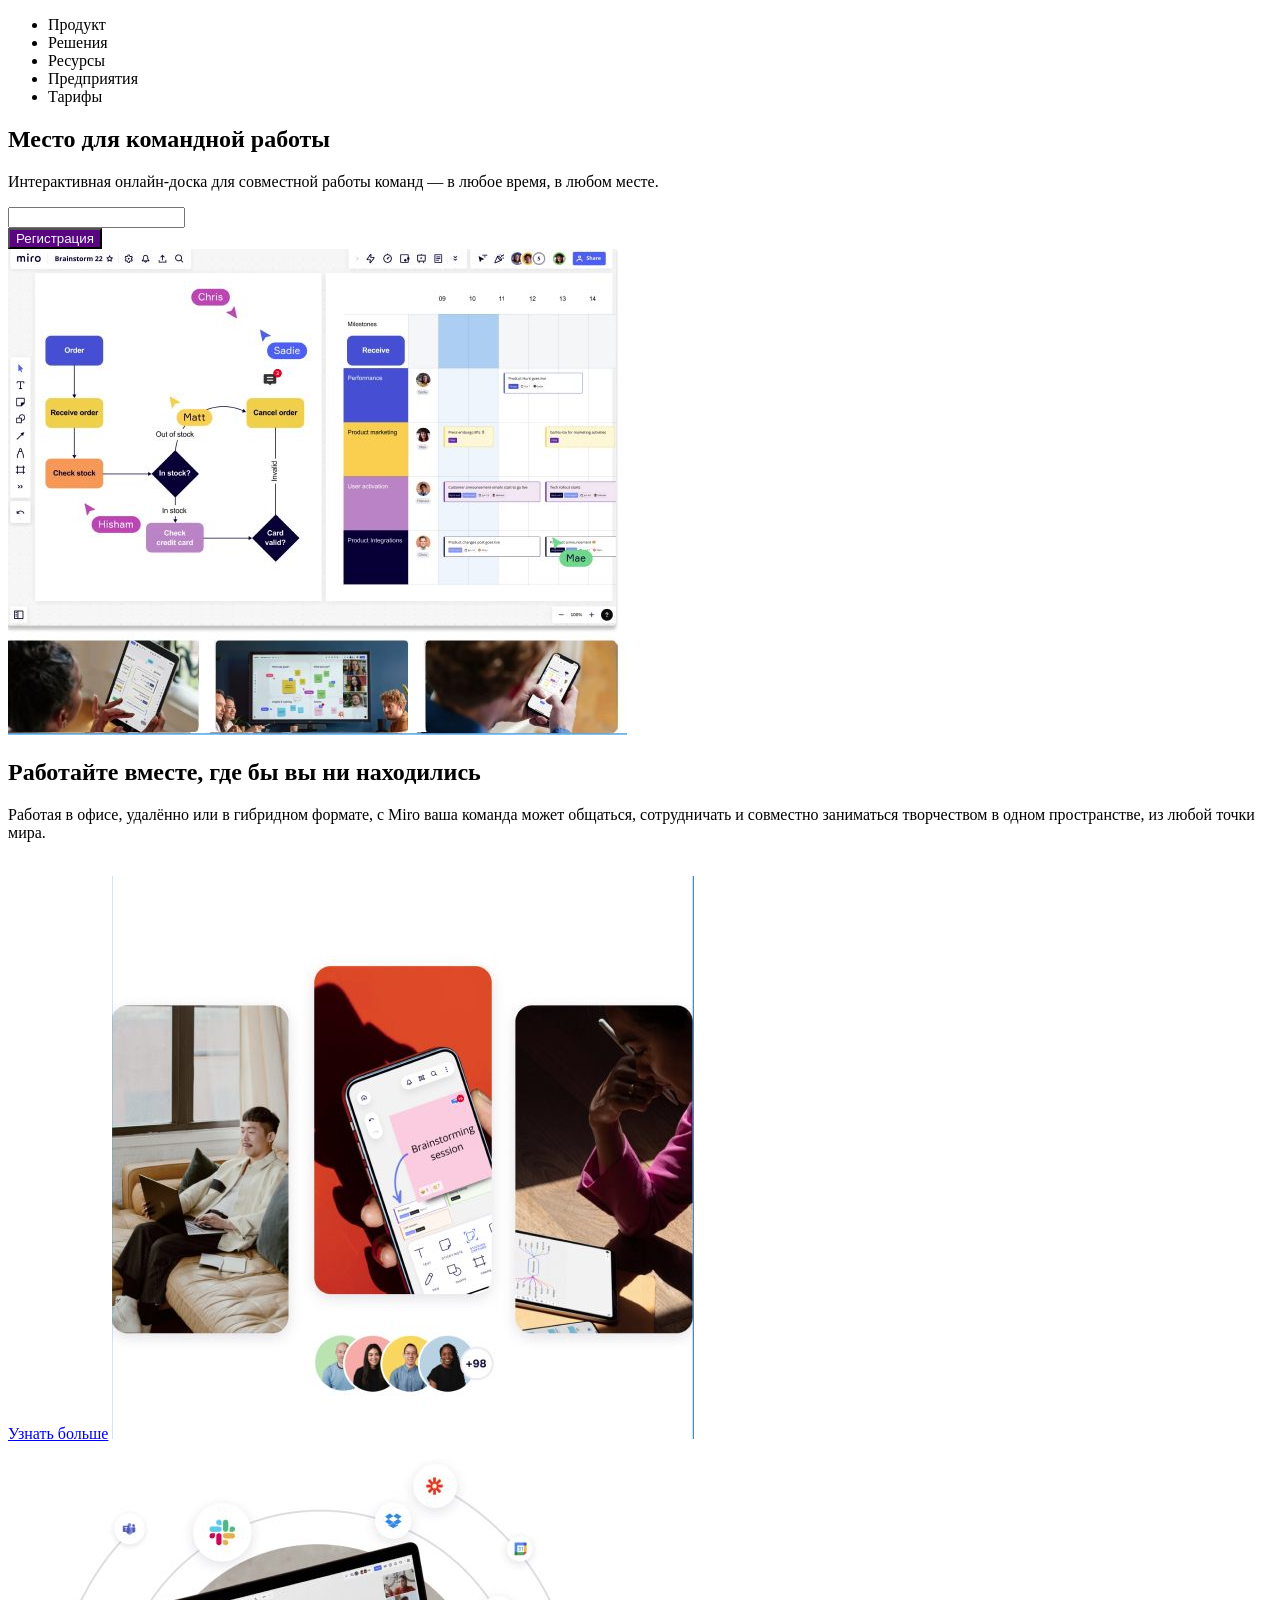
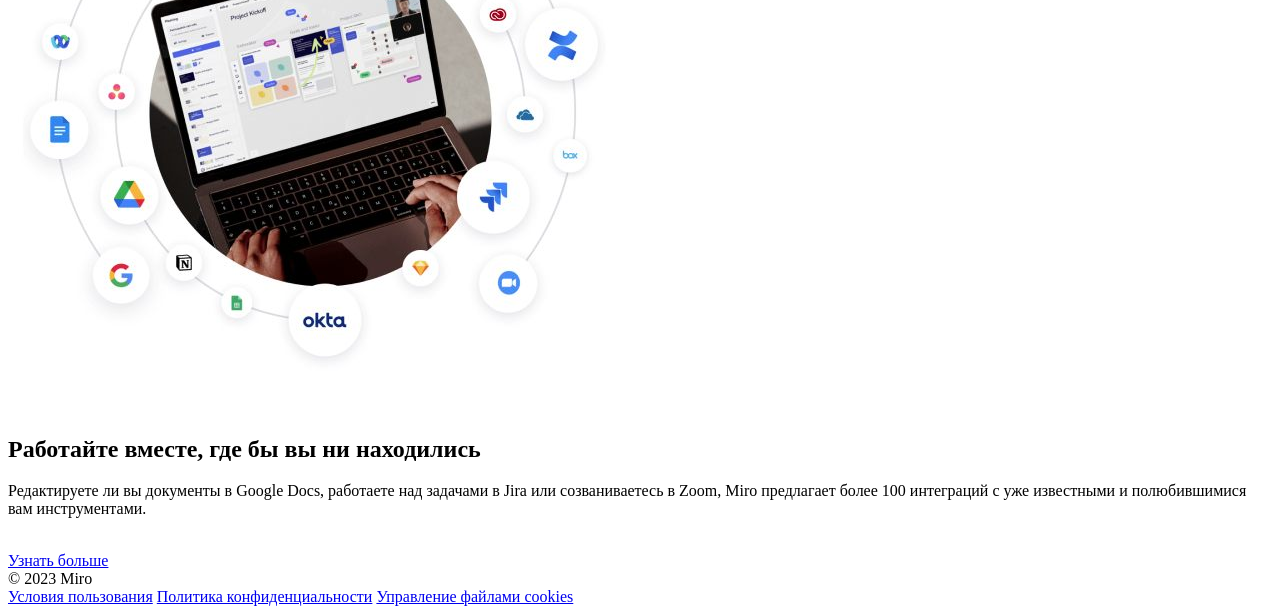
==== 1-Mirs/index.html @ ba9b4987 "Style add1" ====
<!DOCTYPE html>
<html lang="ru">

<head>
    <meta charset="UTF-8">
    <meta name="viewport" content="width=device-width, initial-scale=1.0">
    <link rel="stylesheet" href="./styles/style.css">

    <title>Document</title>
</head>

<body>
    <header>
        <nav>
            <ul>
                <li>Продукт</li>
                <li>Решения</li>
                <li>Ресурсы</li>
                <li>Предприятия</li>
                <li>Тарифы</li>
            </ul>
        </nav>
    </header>
    <main>
        <section>
            <h1>Место для командной работы</h1>
            <p>Интерактивная онлайн-доска для совместной работы команд — в любое время, в любом месте.</p>
            <form action="/register" method="get">
                <div><input type="email" name="email" id="email"></div>
                <div><button type="submit" id="heroButton">Регистрация</button></div>
            </form>
            <img src="./img/1.jpg" alt="Первое изображение">
        </section>
        <section></section>
        <h2>Работайте вместе, где бы вы ни находились</h2>
        <p>Работая в офисе, удалённо или в гибридном формате, с Miro ваша команда может общаться, сотрудничать и
            совместно заниматься творчеством в одном пространстве, из любой точки мира.</p>
        <br>
        <a href="#" target="_blank" rel="noopener noreferrer">Узнать больше</a>
        <img src="./img/2.jpg" alt="Какое-то еще изображение">
        <section>
            <img src="./img/3.jpg" alt="Круглое изображение">
            <h2>Работайте вместе, где бы вы ни находились</h2>
            <p>Редактируете ли вы документы в Google Docs, работаете над задачами в Jira или созваниваетесь в Zoom, Miro
                предлагает более 100 интеграций с уже известными и полюбившимися вам инструментами.</p>
            <br>
            <a href="#" target="_blank" rel="noopener noreferrer">Узнать больше</a>
        </section>
    </main>
    <footer>
        <div>© 2023 Miro</div>
        <div>
            <a href="#" target="_blank" rel="noopener noreferrer">Условия пользования</a>
            <a href="#" target="_blank" rel="noopener noreferrer">Политика конфиденциальности</a>
            <a href="#" target="_blank" rel="noopener noreferrer">Управление файлами cookies</a>
        </div>
    </footer>
</body>

</html>
---- 1-Mirs/styles/style.css ----
#heroButton {
    background-color: rgb(89, 5, 128);
    color: aliceblue;
}
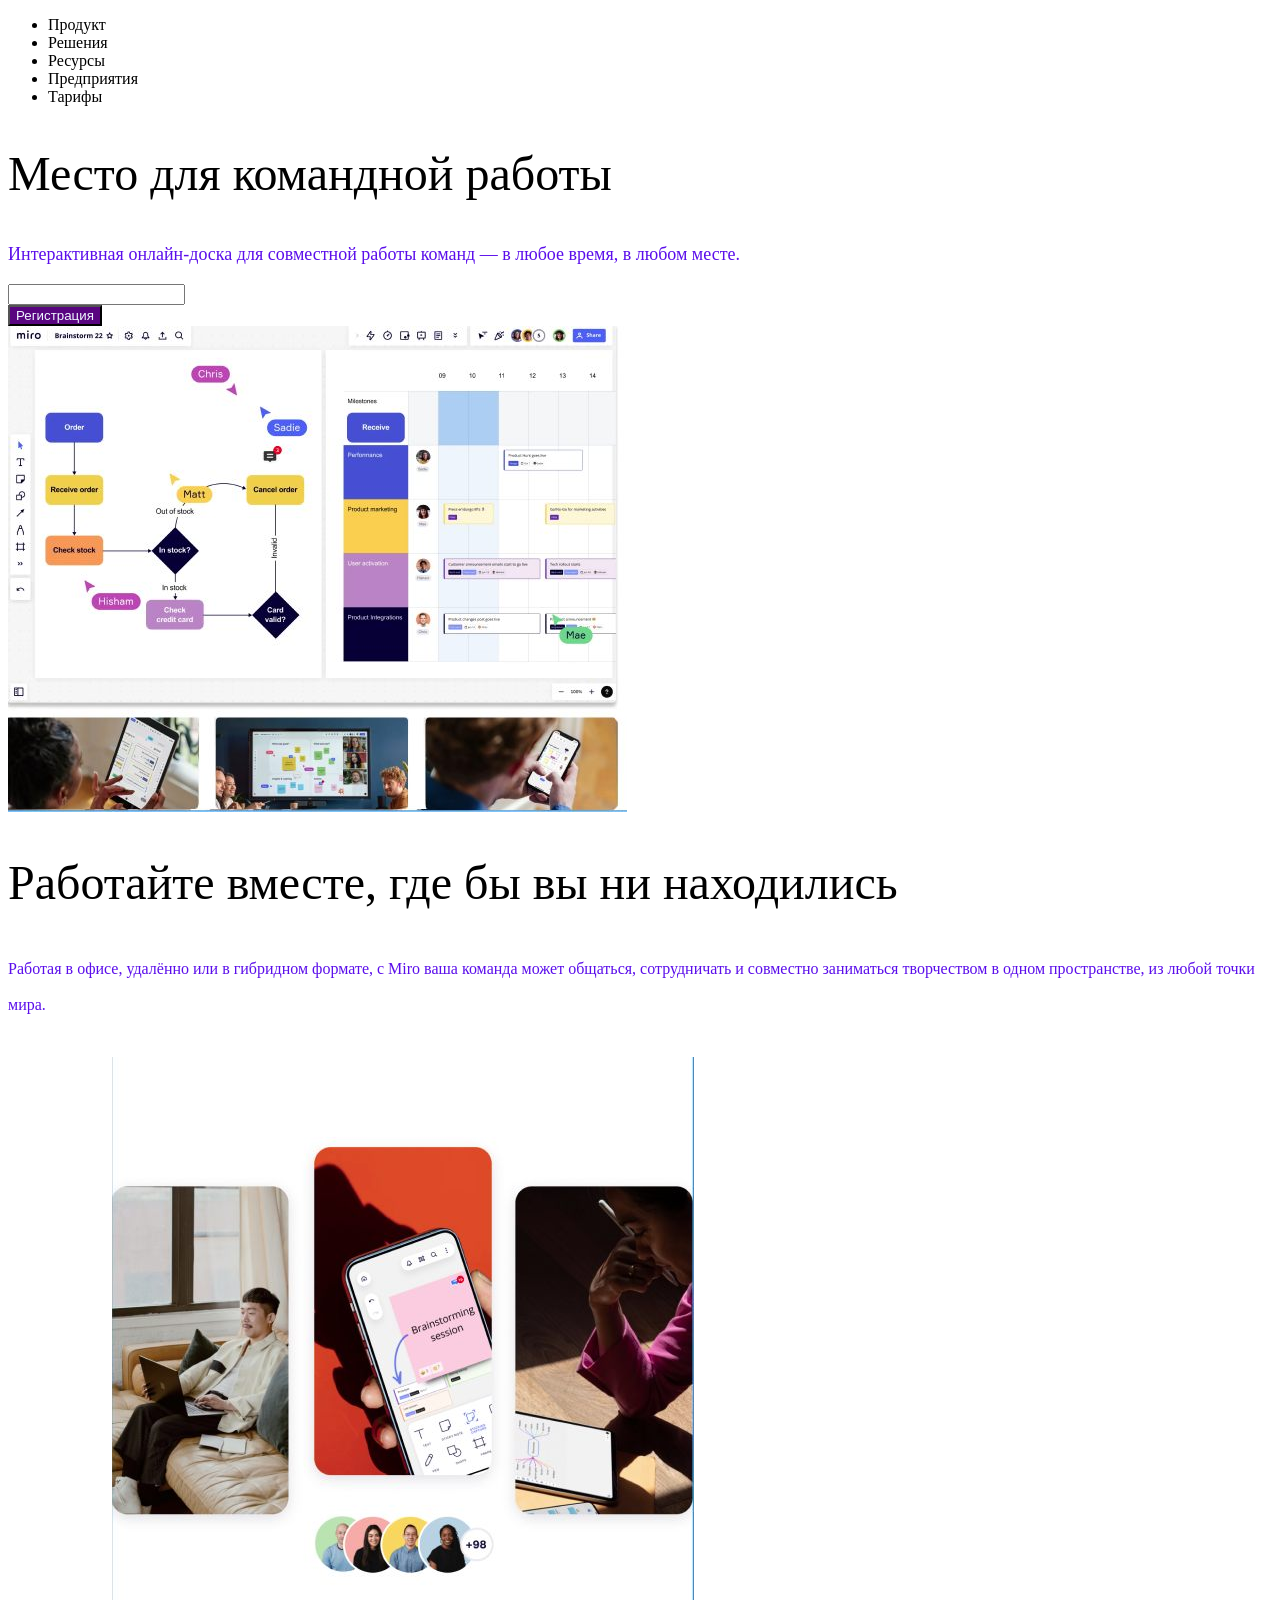
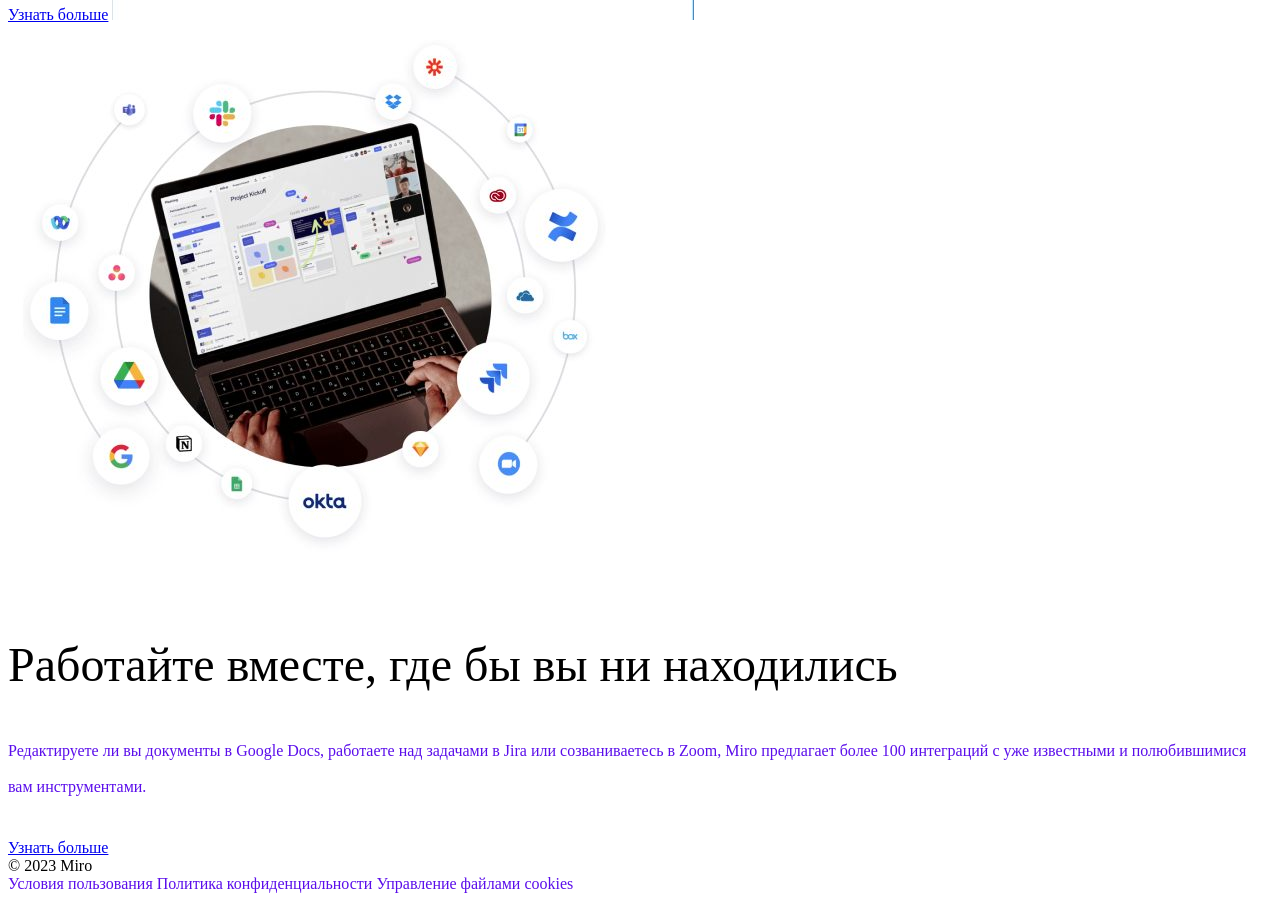
==== commit 20e2353f: "Add 01" ====
--- a/1-Mirs/index.html
+++ b/1-Mirs/index.html
@@ -24,7 +24,7 @@
     <main>
         <section>
             <h1>Место для командной работы</h1>
-            <p>Интерактивная онлайн-доска для совместной работы команд — в любое время, в любом месте.</p>
+            <p class="herotext">Интерактивная онлайн-доска для совместной работы команд — в любое время, в любом месте.</p>
             <form action="/register" method="get">
                 <div><input type="email" name="email" id="email"></div>
                 <div><button type="submit" id="heroButton">Регистрация</button></div>
@@ -33,7 +33,7 @@
         </section>
         <section></section>
         <h2>Работайте вместе, где бы вы ни находились</h2>
-        <p>Работая в офисе, удалённо или в гибридном формате, с Miro ваша команда может общаться, сотрудничать и
+        <p class="sectiontext">Работая в офисе, удалённо или в гибридном формате, с Miro ваша команда может общаться, сотрудничать и
             совместно заниматься творчеством в одном пространстве, из любой точки мира.</p>
         <br>
         <a href="#" target="_blank" rel="noopener noreferrer">Узнать больше</a>
@@ -41,7 +41,7 @@
         <section>
             <img src="./img/3.jpg" alt="Круглое изображение">
             <h2>Работайте вместе, где бы вы ни находились</h2>
-            <p>Редактируете ли вы документы в Google Docs, работаете над задачами в Jira или созваниваетесь в Zoom, Miro
+            <p class="sectiontext">Редактируете ли вы документы в Google Docs, работаете над задачами в Jira или созваниваетесь в Zoom, Miro
                 предлагает более 100 интеграций с уже известными и полюбившимися вам инструментами.</p>
             <br>
             <a href="#" target="_blank" rel="noopener noreferrer">Узнать больше</a>
@@ -50,9 +50,9 @@
     <footer>
         <div>© 2023 Miro</div>
         <div>
-            <a href="#" target="_blank" rel="noopener noreferrer">Условия пользования</a>
-            <a href="#" target="_blank" rel="noopener noreferrer">Политика конфиденциальности</a>
-            <a href="#" target="_blank" rel="noopener noreferrer">Управление файлами cookies</a>
+            <a href="#" target="_blank" rel="noopener noreferrer" class="link">Условия пользования</a>
+            <a href="#" target="_blank" rel="noopener noreferrer" class="link">Политика конфиденциальности</a>
+            <a href="#" target="_blank" rel="noopener noreferrer" class="link">Управление файлами cookies</a>
         </div>
     </footer>
 </body>
--- a/1-Mirs/styles/style.css
+++ b/1-Mirs/styles/style.css
@@ -1,4 +1,32 @@
 #heroButton {
     background-color: rgb(89, 5, 128);
     color: aliceblue;
+}
+
+.link {
+    color: rgb(91, 14, 235);
+    text-decoration: wavy;
+}
+
+h1,
+h2 {
+    font-weight: 400;
+    font-size: 48px;
+    line-height: 56px;
+}
+
+p {
+    font-weight: 400;
+    color: rgb(91, 14, 235);
+}
+
+.herotext {
+
+    font-size: 18px;
+    line-height: 24px;
+}
+
+.sectiontext {
+    font-size: 16px;
+    line-height: 36px;
 }
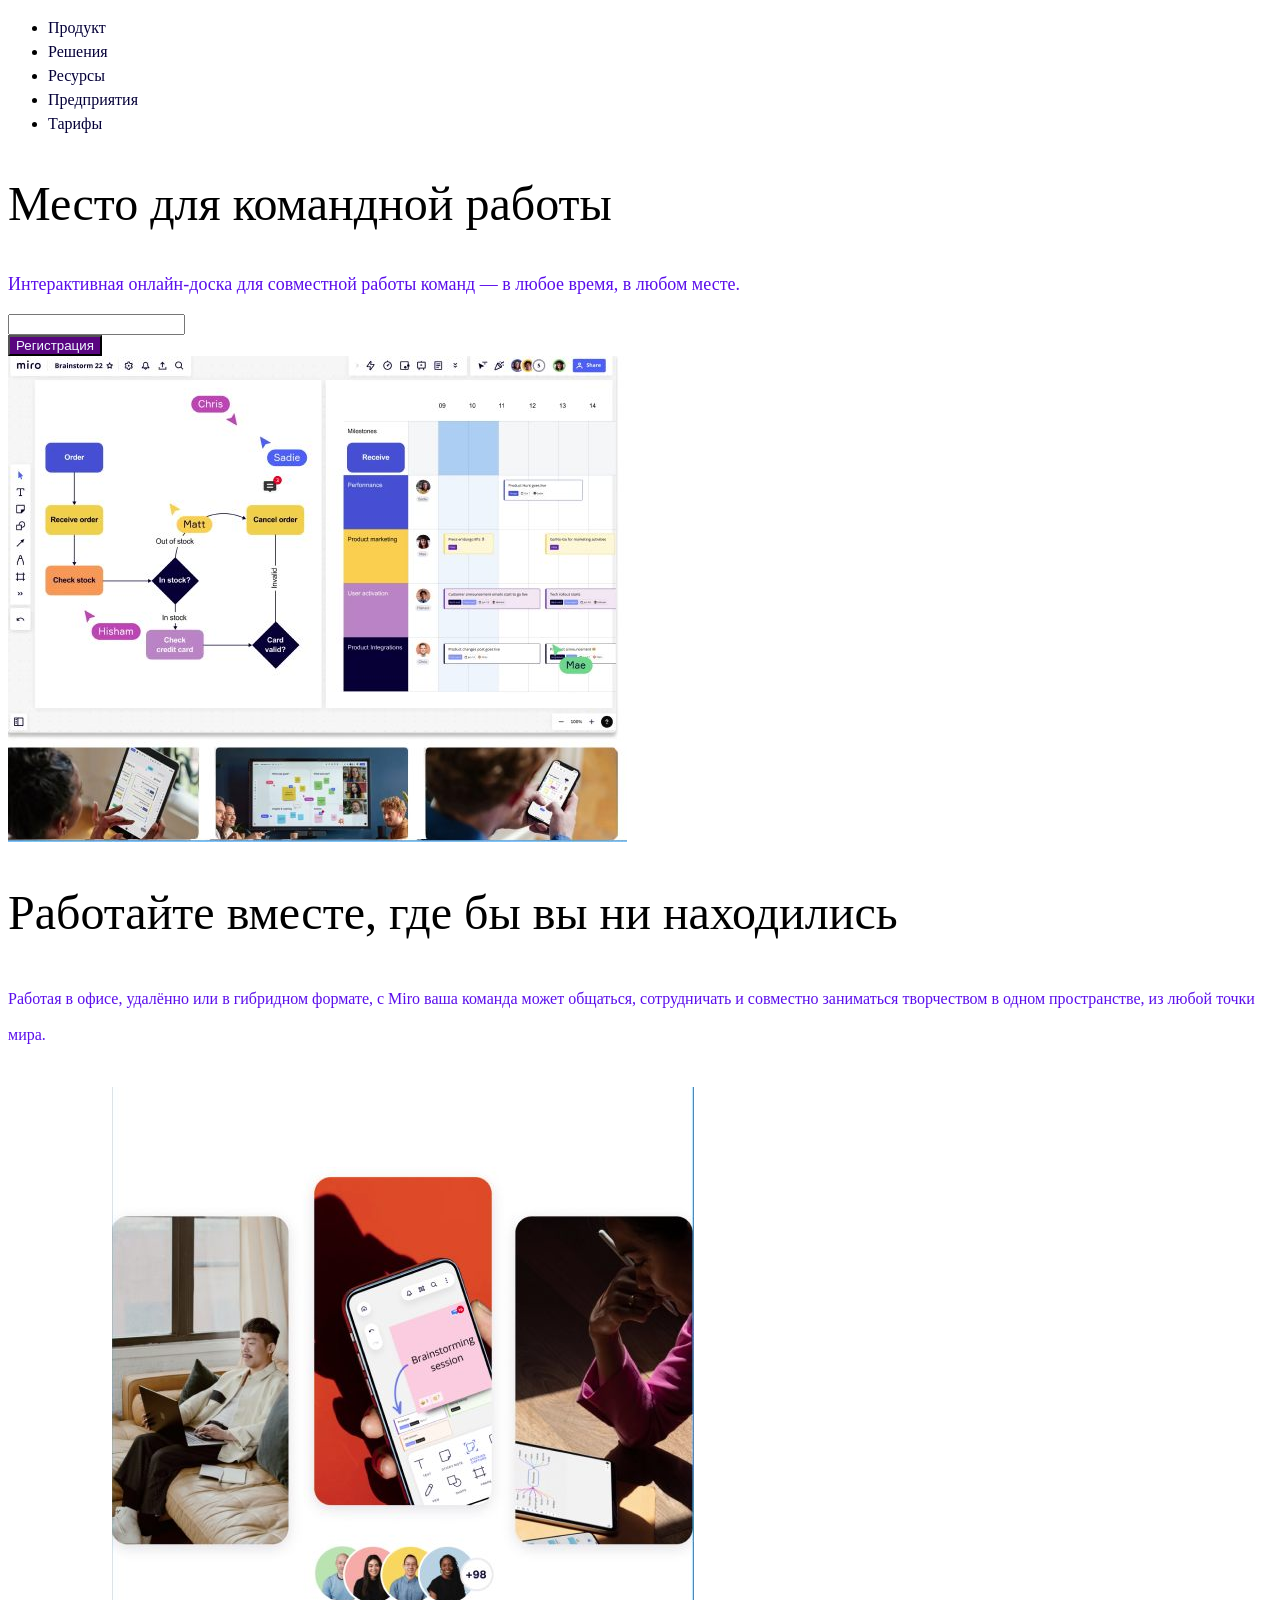
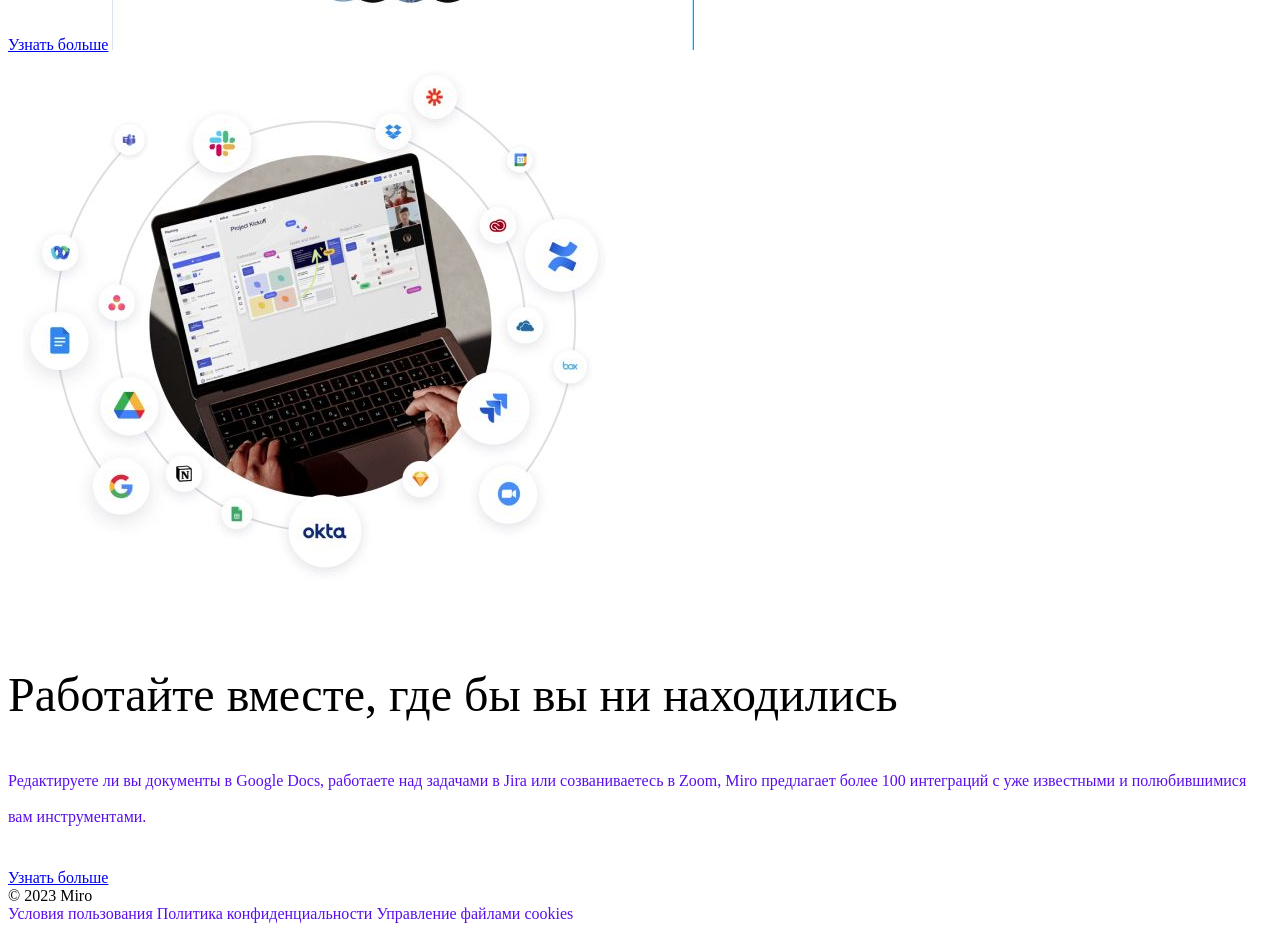
==== commit 86896e97: "add 02" ====
--- a/1-Mirs/index.html
+++ b/1-Mirs/index.html
@@ -13,11 +13,11 @@
     <header>
         <nav>
             <ul>
-                <li>Продукт</li>
-                <li>Решения</li>
-                <li>Ресурсы</li>
-                <li>Предприятия</li>
-                <li>Тарифы</li>
+                <li><a href="#" target="_blank" rel="noopener noreferrer">Продукт</a></li>
+                <li><a href="#" target="_blank" rel="noopener noreferrer">Решения</a></li>
+                <li><a href="#" target="_blank" rel="noopener noreferrer">Ресурсы</a></li>
+                <li><a href="#" target="_blank" rel="noopener noreferrer">Предприятия</a></li>
+                <li><a href="#" target="_blank" rel="noopener noreferrer">Тарифы</a></li>
             </ul>
         </nav>
     </header>
--- a/1-Mirs/styles/style.css
+++ b/1-Mirs/styles/style.css
@@ -1,32 +1,39 @@
 #heroButton {
-    background-color: rgb(89, 5, 128);
-    color: aliceblue;
+  background-color: rgb(89, 5, 128);
+  color: aliceblue;
 }
 
 .link {
-    color: rgb(91, 14, 235);
-    text-decoration: wavy;
+  color: rgb(91, 14, 235);
+  text-decoration: wavy;
 }
 
 h1,
 h2 {
-    font-weight: 400;
-    font-size: 48px;
-    line-height: 56px;
+  font-weight: 400;
+  font-size: 48px;
+  line-height: 56px;
 }
 
 p {
-    font-weight: 400;
-    color: rgb(91, 14, 235);
+  font-weight: 400;
+  color: rgb(91, 14, 235);
 }
 
 .herotext {
-
-    font-size: 18px;
-    line-height: 24px;
+  font-size: 18px;
+  line-height: 24px;
 }
 
 .sectiontext {
-    font-size: 16px;
-    line-height: 36px;
-}+  font-size: 16px;
+  line-height: 36px;
+}
+
+header a {
+  font-weight: 400;
+  font-size: 16px;
+  line-height: 24px;
+  color: #050038;
+  text-decoration: none;
+}
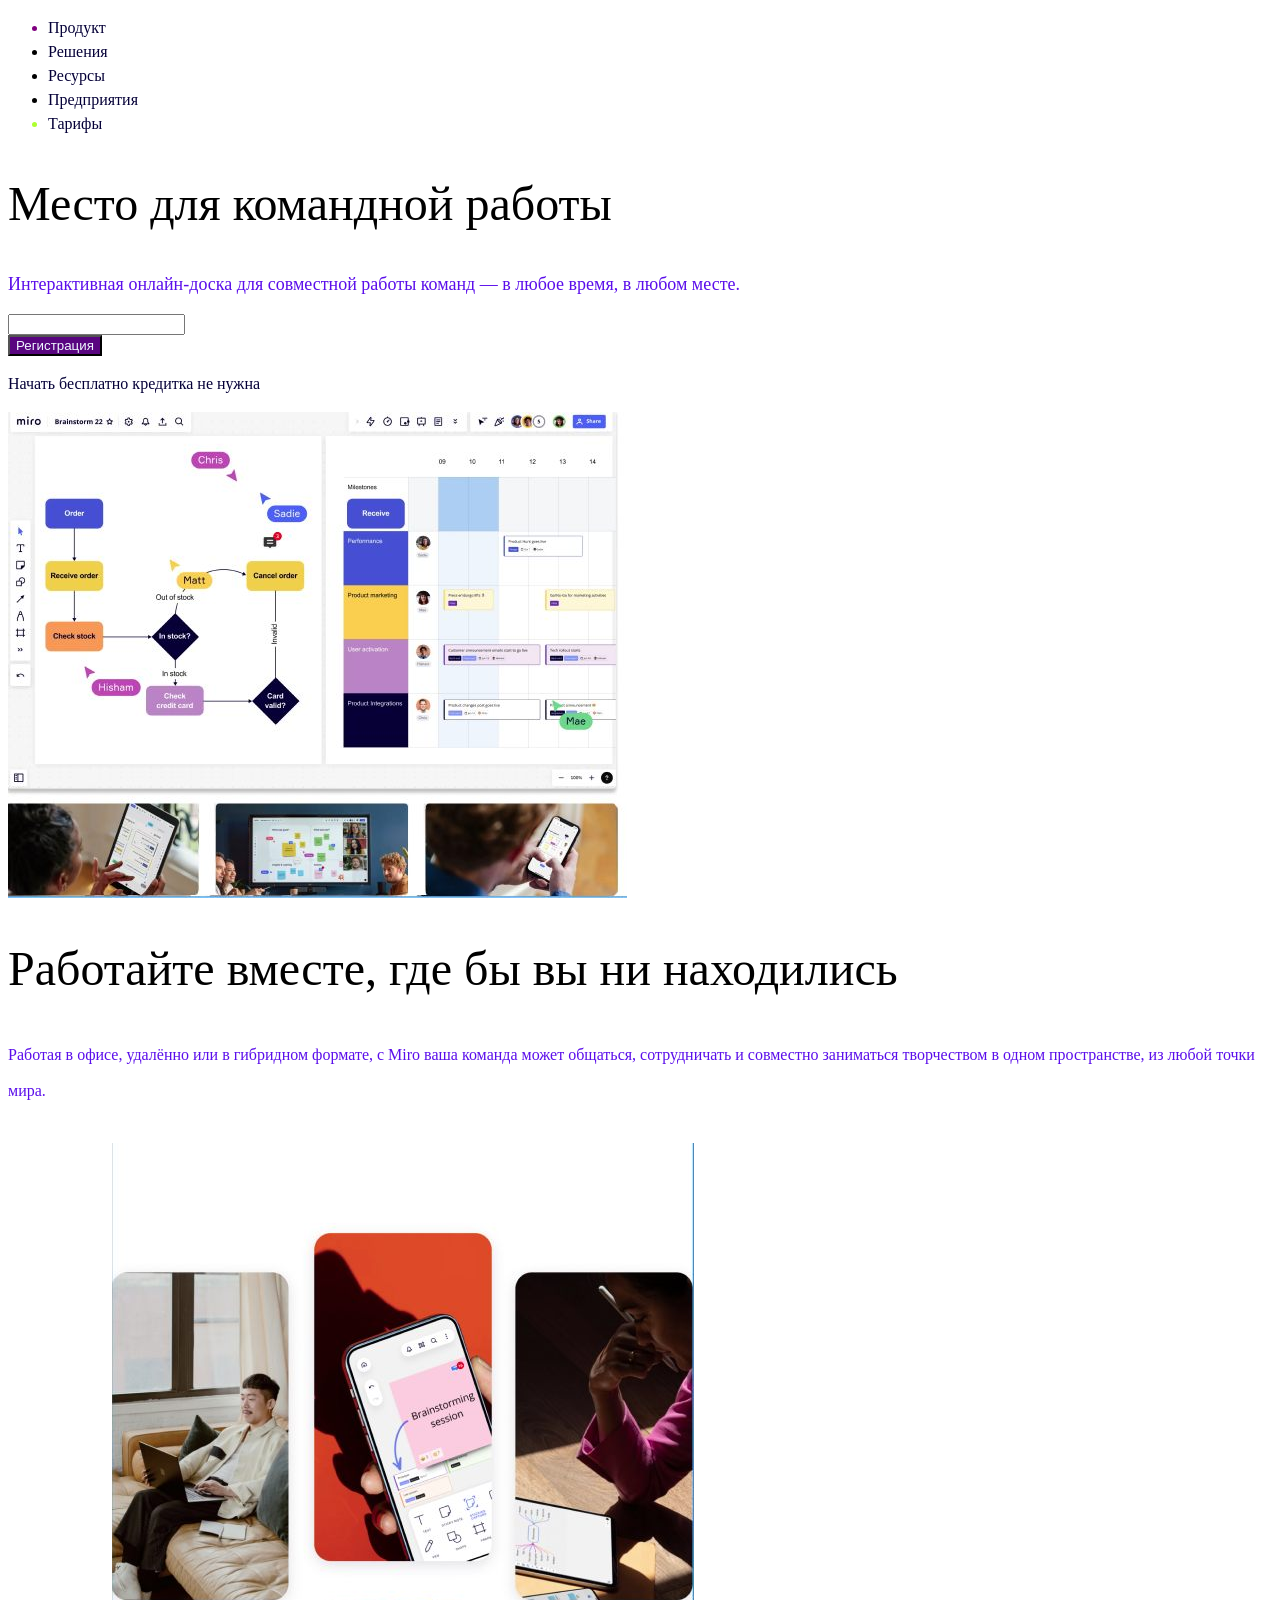
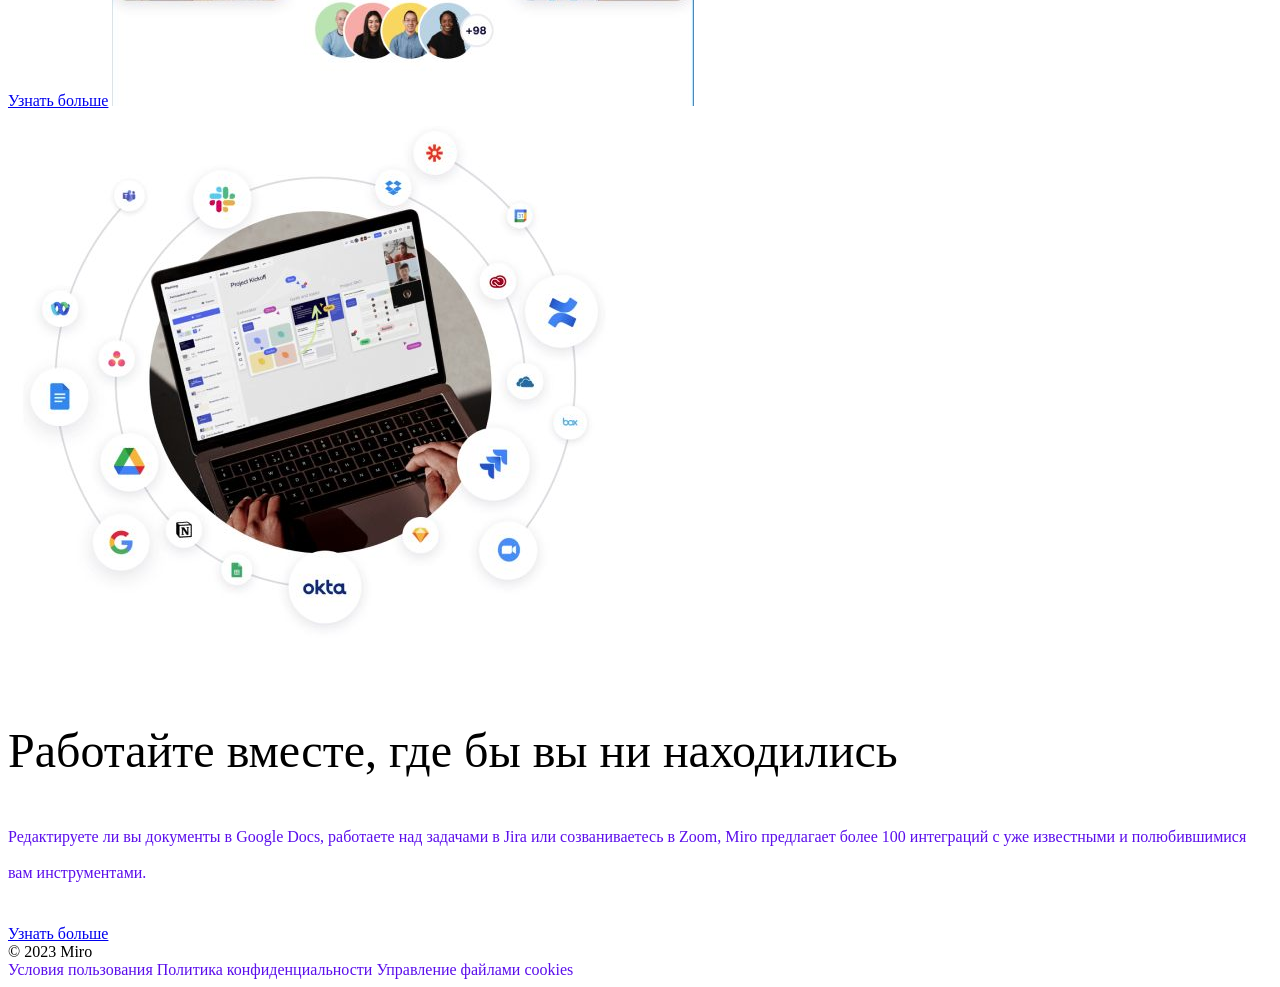
==== commit 10d494fb: "add 02" ====
--- a/1-Mirs/index.html
+++ b/1-Mirs/index.html
@@ -25,10 +25,14 @@
         <section>
             <h1>Место для командной работы</h1>
             <p class="herotext">Интерактивная онлайн-доска для совместной работы команд — в любое время, в любом месте.</p>
-            <form action="/register" method="get">
+            
+            <form action="/register" method="get" class="heroForm">
                 <div><input type="email" name="email" id="email"></div>
                 <div><button type="submit" id="heroButton">Регистрация</button></div>
             </form>
+            
+            <p>Начать бесплатно кредитка не нужна</p>
+            
             <img src="./img/1.jpg" alt="Первое изображение">
         </section>
         <section></section>
--- a/1-Mirs/styles/style.css
+++ b/1-Mirs/styles/style.css
@@ -3,9 +3,25 @@
   color: aliceblue;
 }
 
+#heroButton:hover {
+  background-color: blueviolet;
+}
+
+#heroButton:active {
+  background-color: blueviolet;
+}
+
+.heroForm input:focus {
+  background-color: aquamarine;
+}
+
 .link {
   color: rgb(91, 14, 235);
   text-decoration: wavy;
+}
+
+.link:hover {
+  color: aqua;
 }
 
 h1,
@@ -37,3 +53,26 @@
   color: #050038;
   text-decoration: none;
 }
+
+.heroForm + p {
+  font-weight: 400;
+  font-size: 16px;
+  line-height: 24px;
+  color: #050038;
+}
+
+input:invalid {
+  background: red;
+}
+
+input:invalid {
+  background: green;
+}
+
+ul li:first-child {
+  color: purple;
+}
+
+ul li:last-child {
+  color: greenyellow;
+}
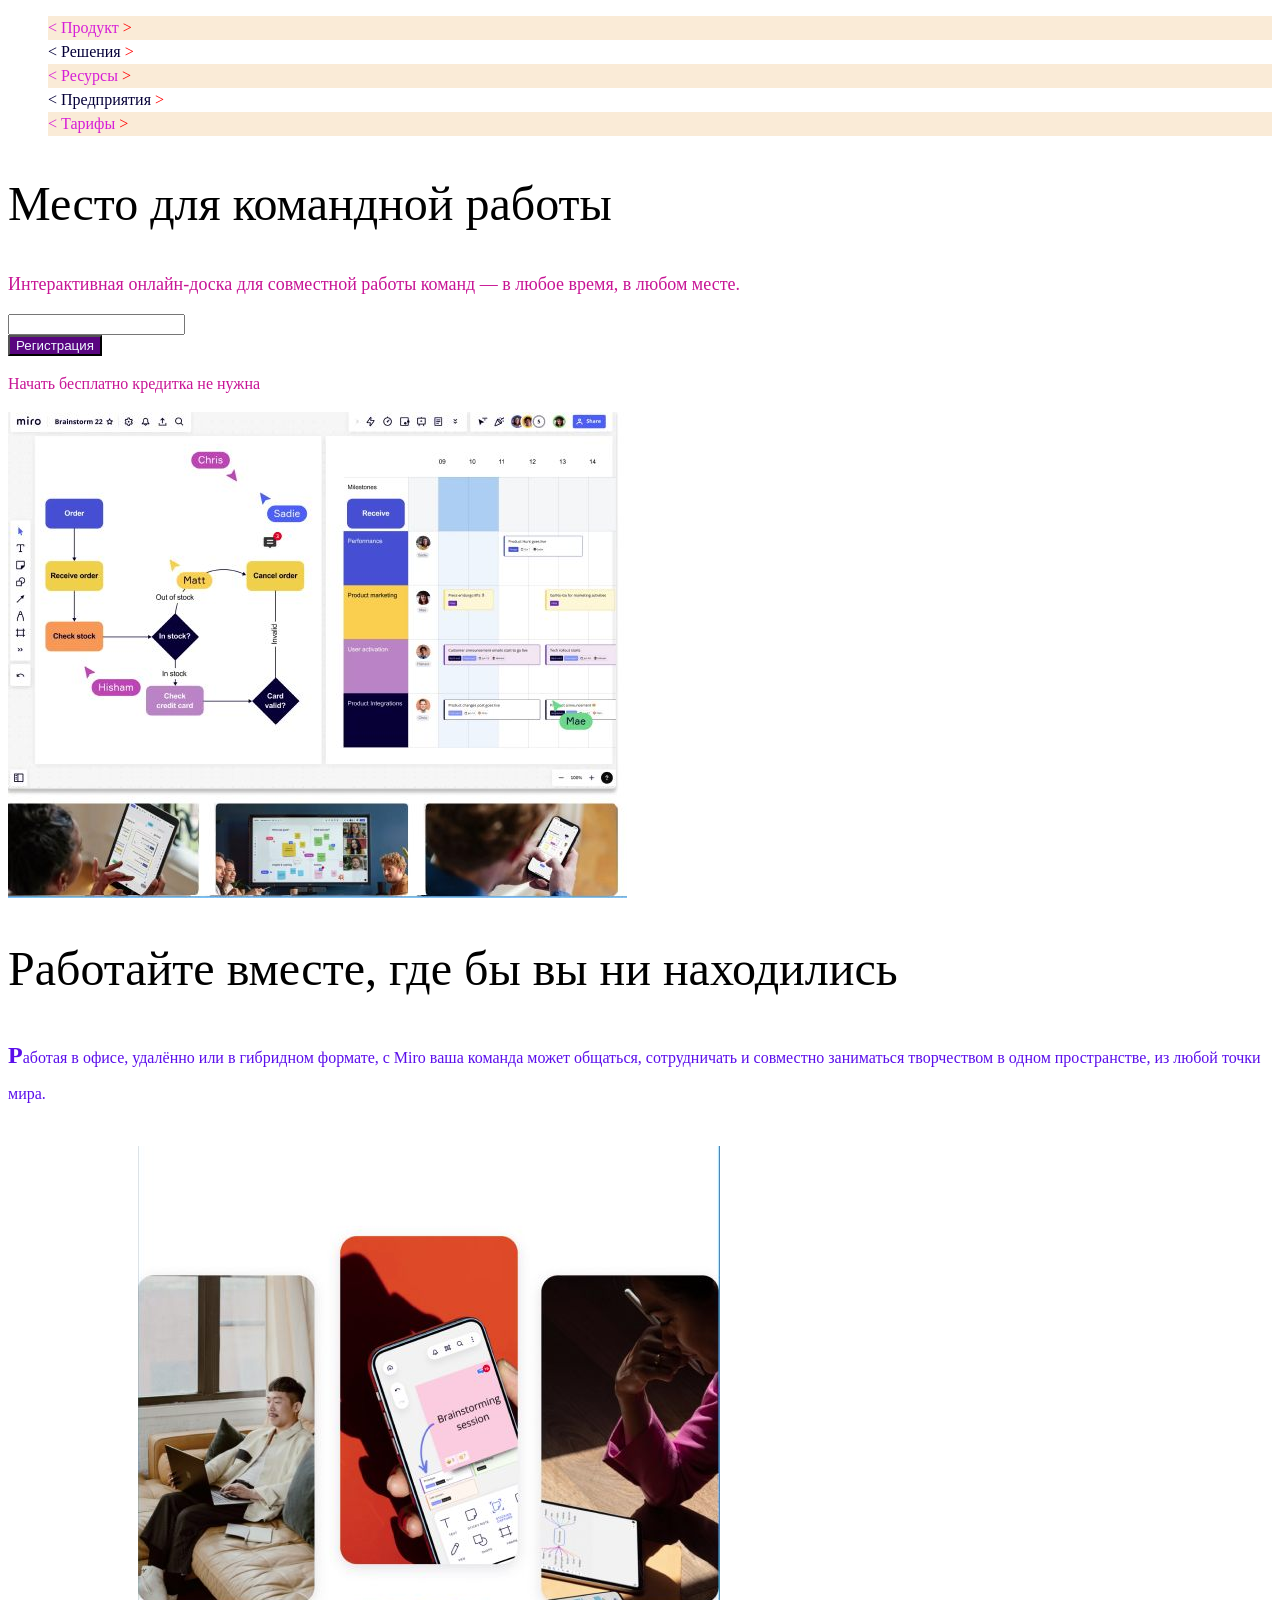
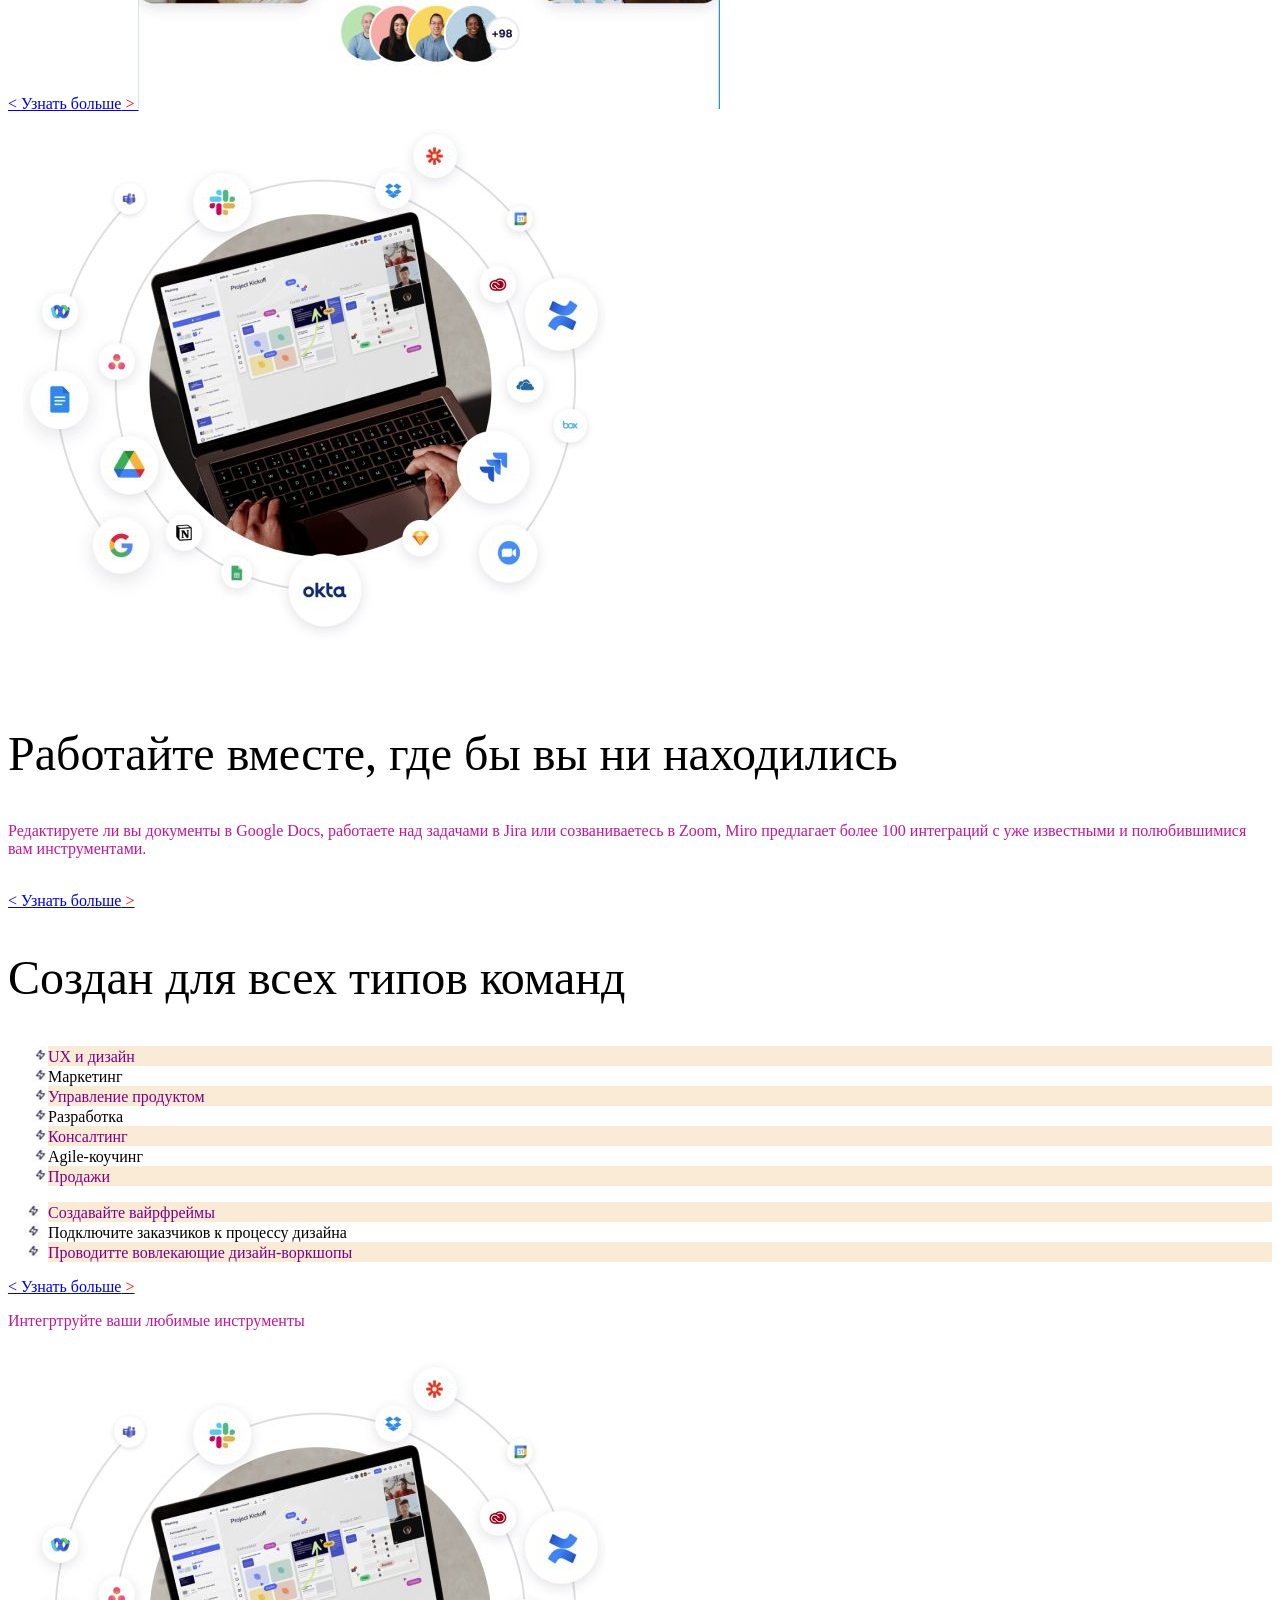
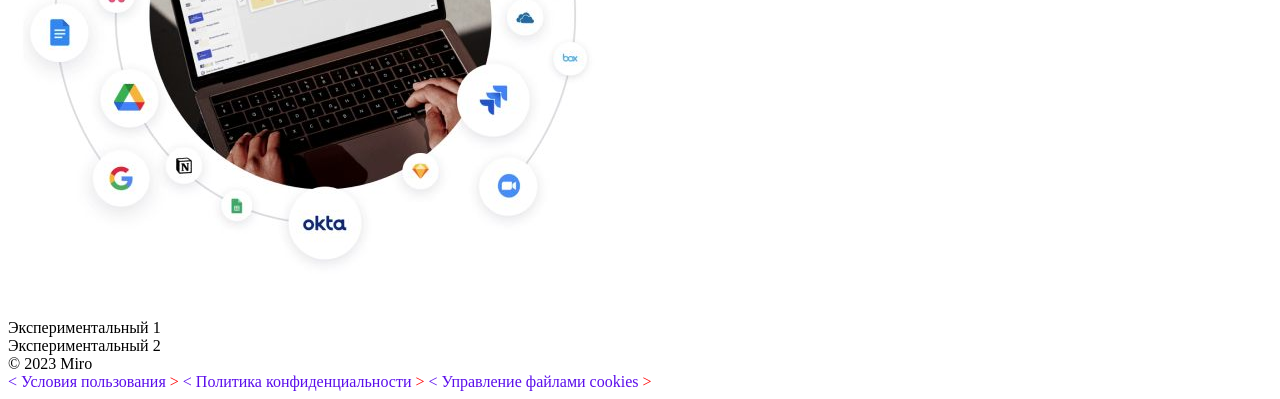
==== commit 6f7d43d3: "add 7" ====
--- a/1-Mirs/index.html
+++ b/1-Mirs/index.html
@@ -45,10 +45,37 @@
         <section>
             <img src="./img/3.jpg" alt="Круглое изображение">
             <h2>Работайте вместе, где бы вы ни находились</h2>
-            <p class="sectiontext">Редактируете ли вы документы в Google Docs, работаете над задачами в Jira или созваниваетесь в Zoom, Miro
+            <p class="notsectiontext">Редактируете ли вы документы в Google Docs, работаете над задачами в Jira или созваниваетесь в Zoom, Miro
                 предлагает более 100 интеграций с уже известными и полюбившимися вам инструментами.</p>
             <br>
             <a href="#" target="_blank" rel="noopener noreferrer">Узнать больше</a>
+        </section>
+        <section>
+            <h2>
+                Создан для всех типов команд
+            </h2>
+            <ul class="secSectionList">
+                <li>UX и дизайн</li>
+                <li>Маркетинг</li>
+                <li>Управление продуктом</li>
+                <li>Разработка</li>
+                <li>Консалтинг</li>
+                <li>Agile-коучинг</li>
+                <li>Продажи</li>
+            </ul>
+            <ul class="sectionList">
+                <li>Создавайте вайрфреймы</li>
+                <li>Подключите заказчиков к процессу дизайна</li>
+                <li>Проводитте вовлекающие дизайн-воркшопы</li>
+            </ul>
+            <a href="#" target="_blank" rel="noopener noreferrer">Узнать больше</a>
+            <br>
+            <p>Интегртруйте ваши любимые инструменты</p>
+            <img src="./img/3.jpg" alt="заменить">
+            <div class="experiment"> Экспериментальный 1  </div>
+        </section>
+        <section>
+            <div class="experiment2"> Экспериментальный 2  </div>
         </section>
     </main>
     <footer>
--- a/1-Mirs/styles/style.css
+++ b/1-Mirs/styles/style.css
@@ -24,6 +24,19 @@
   color: aqua;
 }
 
+a::after {
+  color: red;
+  content: " > ";
+}
+
+a::before {
+  content: " < ";
+}
+
+nav ul {
+  list-style: none;
+}
+
 h1,
 h2 {
   font-weight: 400;
@@ -44,6 +57,13 @@
 .sectiontext {
   font-size: 16px;
   line-height: 36px;
+}
+
+.sectiontext::first-letter {
+  /* Увеличит первую букву ровно в 1.5 раза от базового размера */
+  font-size: 1.5em;
+  /* Делает букву жирной, чтобы она выделялась */
+  font-weight: 700;
 }
 
 header a {
@@ -69,10 +89,38 @@
   background: green;
 }
 
+/*
 ul li:first-child {
   color: purple;
 }
 
 ul li:last-child {
   color: greenyellow;
-}+}*/
+
+ul li:nth-child(2n-1) {
+  color: purple;
+  background-color: antiquewhite;
+
+  & a {
+    color: rgb(215, 30, 215);
+    background-color: antiquewhite;
+  }
+}
+
+p:not(.sectiontext) {
+  color: rgb(200, 21, 149);
+}
+
+.sectionList {
+  list-style: none;
+  list-style-image: url(../img/chk.webp);
+}
+
+.secSectionList {
+  list-style: none;
+}
+
+.secSectionList li::marker {
+  content: url(../img/chk.webp);
+}
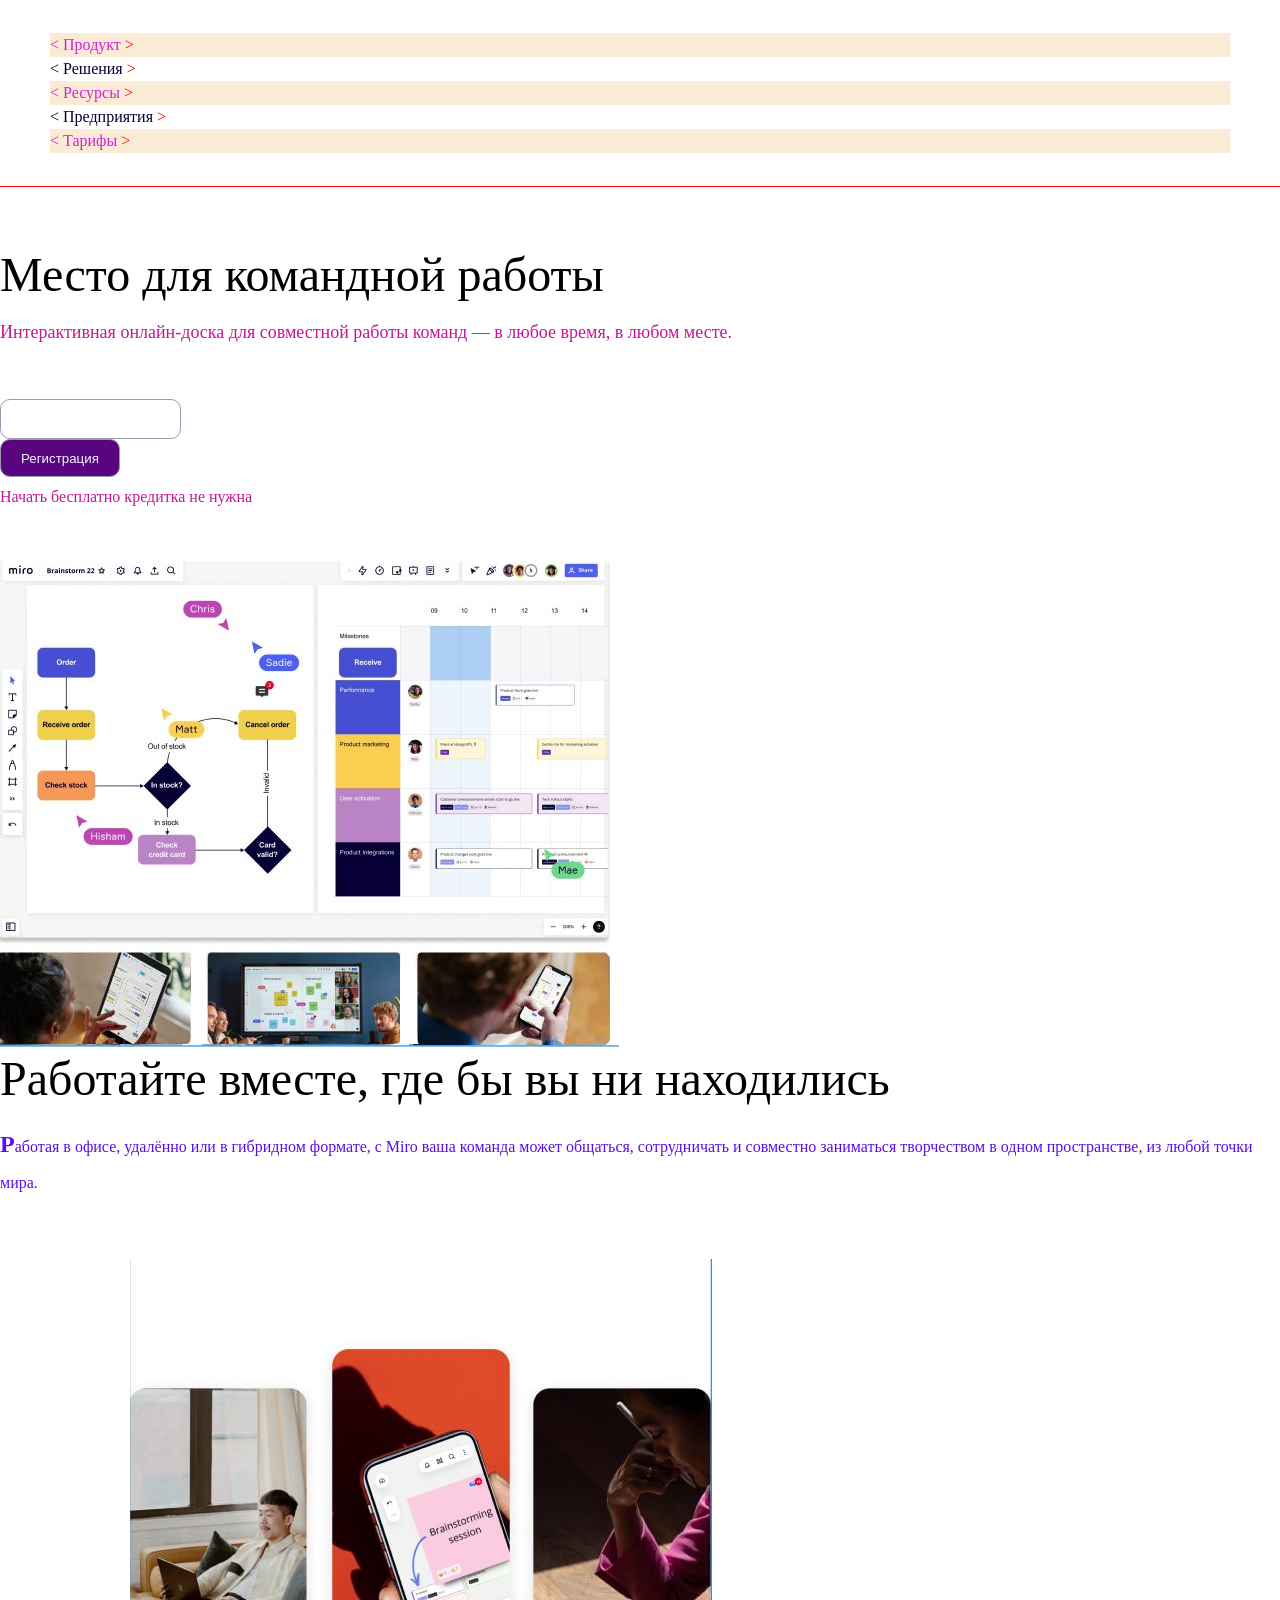
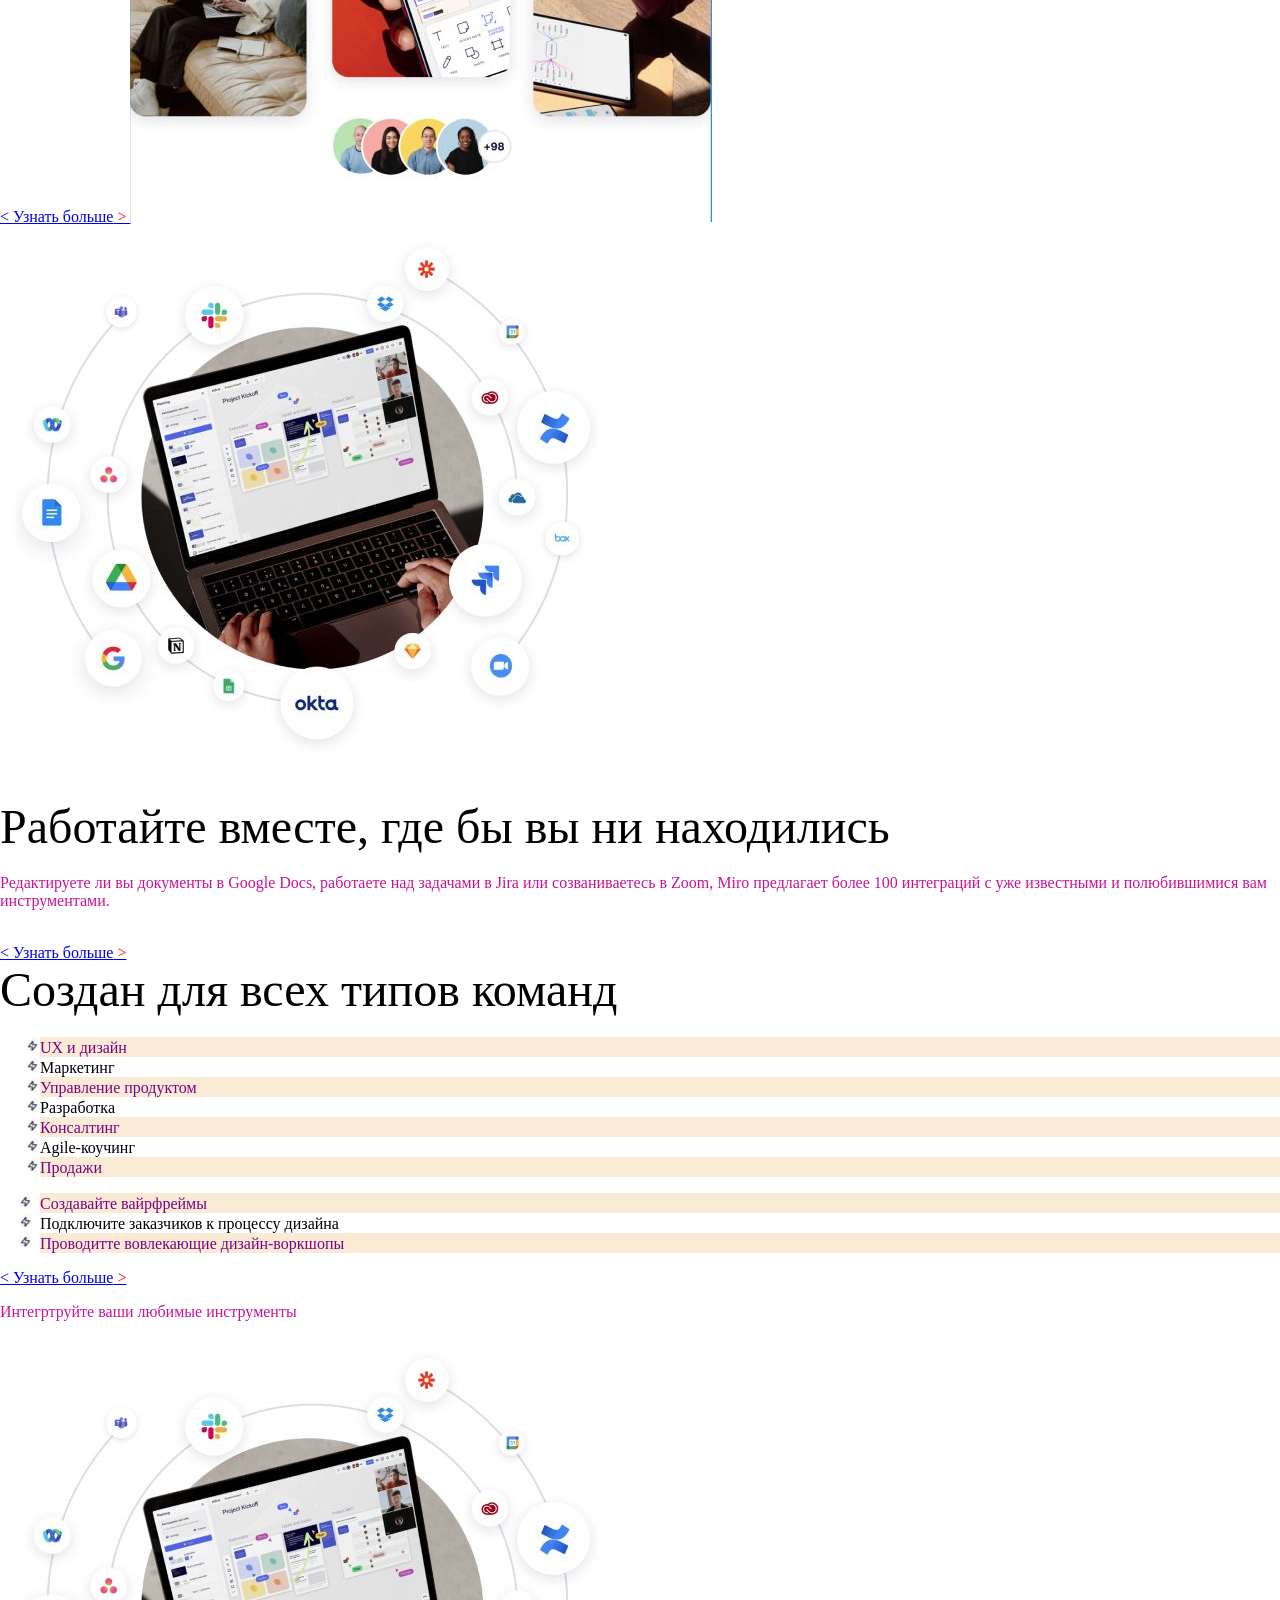
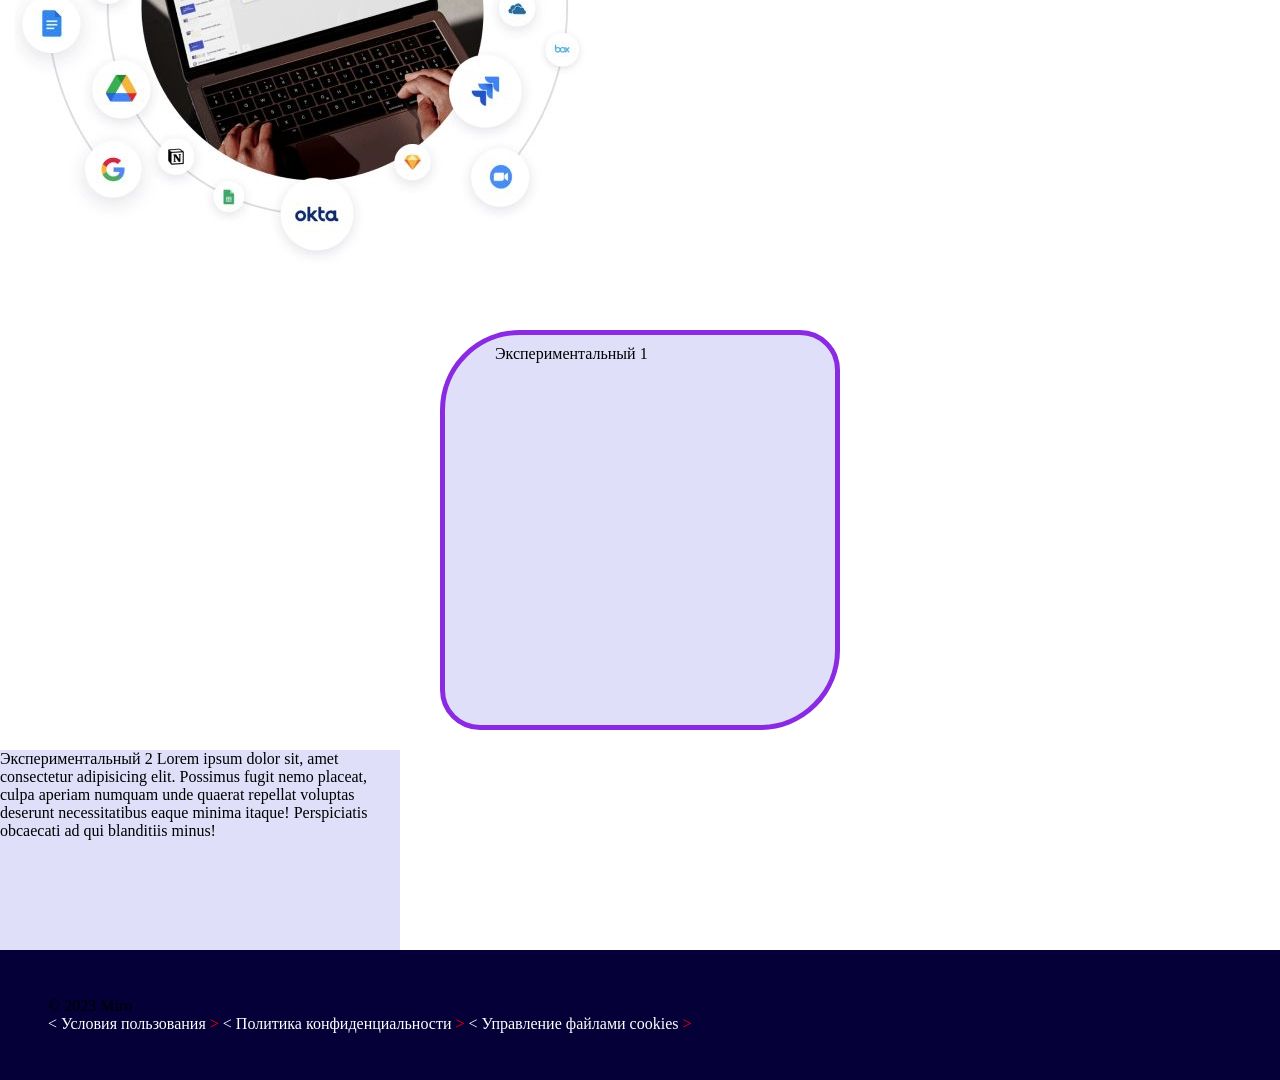
==== commit 8278ba3d: "add 08" ====
--- a/1-Mirs/index.html
+++ b/1-Mirs/index.html
@@ -72,10 +72,10 @@
             <br>
             <p>Интегртруйте ваши любимые инструменты</p>
             <img src="./img/3.jpg" alt="заменить">
-            <div class="experiment"> Экспериментальный 1  </div>
+            <div class="experiment1 border1"> Экспериментальный 1  </div>
         </section>
         <section>
-            <div class="experiment2"> Экспериментальный 2  </div>
+            <div class="experiment2"> Экспериментальный 2  Lorem ipsum dolor sit, amet consectetur adipisicing elit. Possimus fugit nemo placeat, culpa aperiam numquam unde quaerat repellat voluptas deserunt necessitatibus eaque minima itaque! Perspiciatis obcaecati ad qui blanditiis minus!</div>
         </section>
     </main>
     <footer>
--- a/1-Mirs/styles/style.css
+++ b/1-Mirs/styles/style.css
@@ -1,3 +1,18 @@
+body {
+  margin: 0;
+}
+
+footer {
+  background: #050038;
+  padding:  47px 48px;
+
+}
+
+footer a {
+  color: #ffffff;
+  text-decoration: none;
+}
+
 #heroButton {
   background-color: rgb(89, 5, 128);
   color: aliceblue;
@@ -13,10 +28,10 @@
 
 .heroForm input:focus {
   background-color: aquamarine;
+  border-radius: 3px;
 }
 
 .link {
-  color: rgb(91, 14, 235);
   text-decoration: wavy;
 }
 
@@ -33,8 +48,25 @@
   content: " < ";
 }
 
+nav {
+  padding: 33px 50px;
+  border-bottom: 1px solid red;
+  margin-bottom: 60px ;
+}
+
 nav ul {
   list-style: none;
+  padding: 0; /*обнулили отступы*/
+  margin: 0;
+
+}
+
+h1 {
+  margin: 0 0 17px 0;
+}
+
+h2 {
+  margin: 0 0 19px 0;
 }
 
 h1,
@@ -52,11 +84,13 @@
 .herotext {
   font-size: 18px;
   line-height: 24px;
+  margin: 0 0 55px 0;
 }
 
 .sectiontext {
   font-size: 16px;
   line-height: 36px;
+  margin: 0 0 40px 0;
 }
 
 .sectiontext::first-letter {
@@ -74,11 +108,26 @@
   text-decoration: none;
 }
 
+.heroForm input {
+    border-radius: 10px;
+    border: 1px solid #9B99AF;
+    height: 38px;
+    padding: 0 0 0 10px;
+}
+
+.heroForm button {
+  height: 38px;
+  border-radius: 10px ;
+  border: 1px solid #9B99AF;
+  padding: 10px 20px;
+}
+
 .heroForm + p {
   font-weight: 400;
   font-size: 16px;
   line-height: 24px;
   color: #050038;
+margin: 8px 0 52px 0;
 }
 
 input:invalid {
@@ -124,3 +173,26 @@
 .secSectionList li::marker {
   content: url(../img/chk.webp);
 }
+
+.experiment2 {
+  background-color: rgb(223, 223, 250);
+  width: 400px;
+  height: 200px;
+}
+
+.experiment1 {
+  background-color: rgb(223, 223, 250);
+  width: 400px;
+  height: 400px;
+  padding: 10px 50px 20px 50px;
+  margin: 20px auto;
+}
+
+.border1 {
+  border-width: 5px;
+  border-style: solid;
+  border-color: blueviolet;
+  border-radius: 20% 10%;
+  box-sizing: border-box;
+}
+
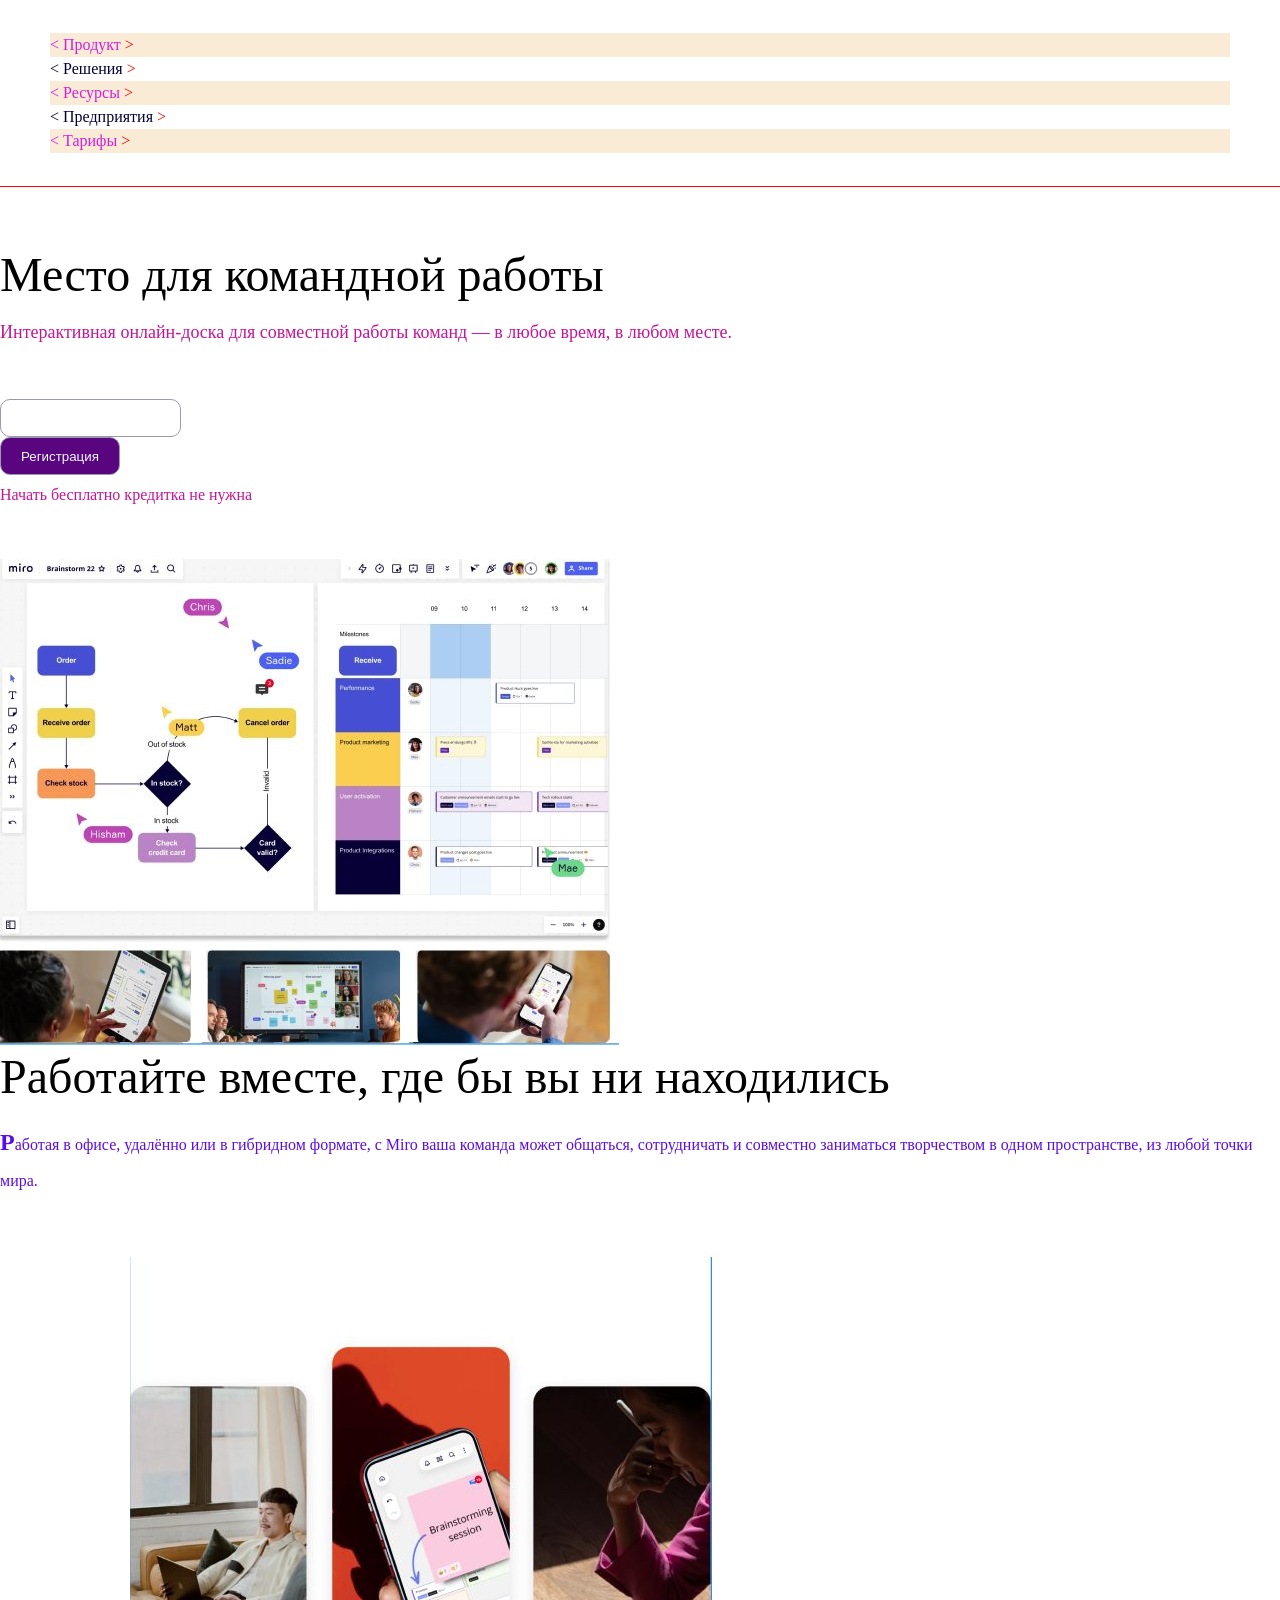
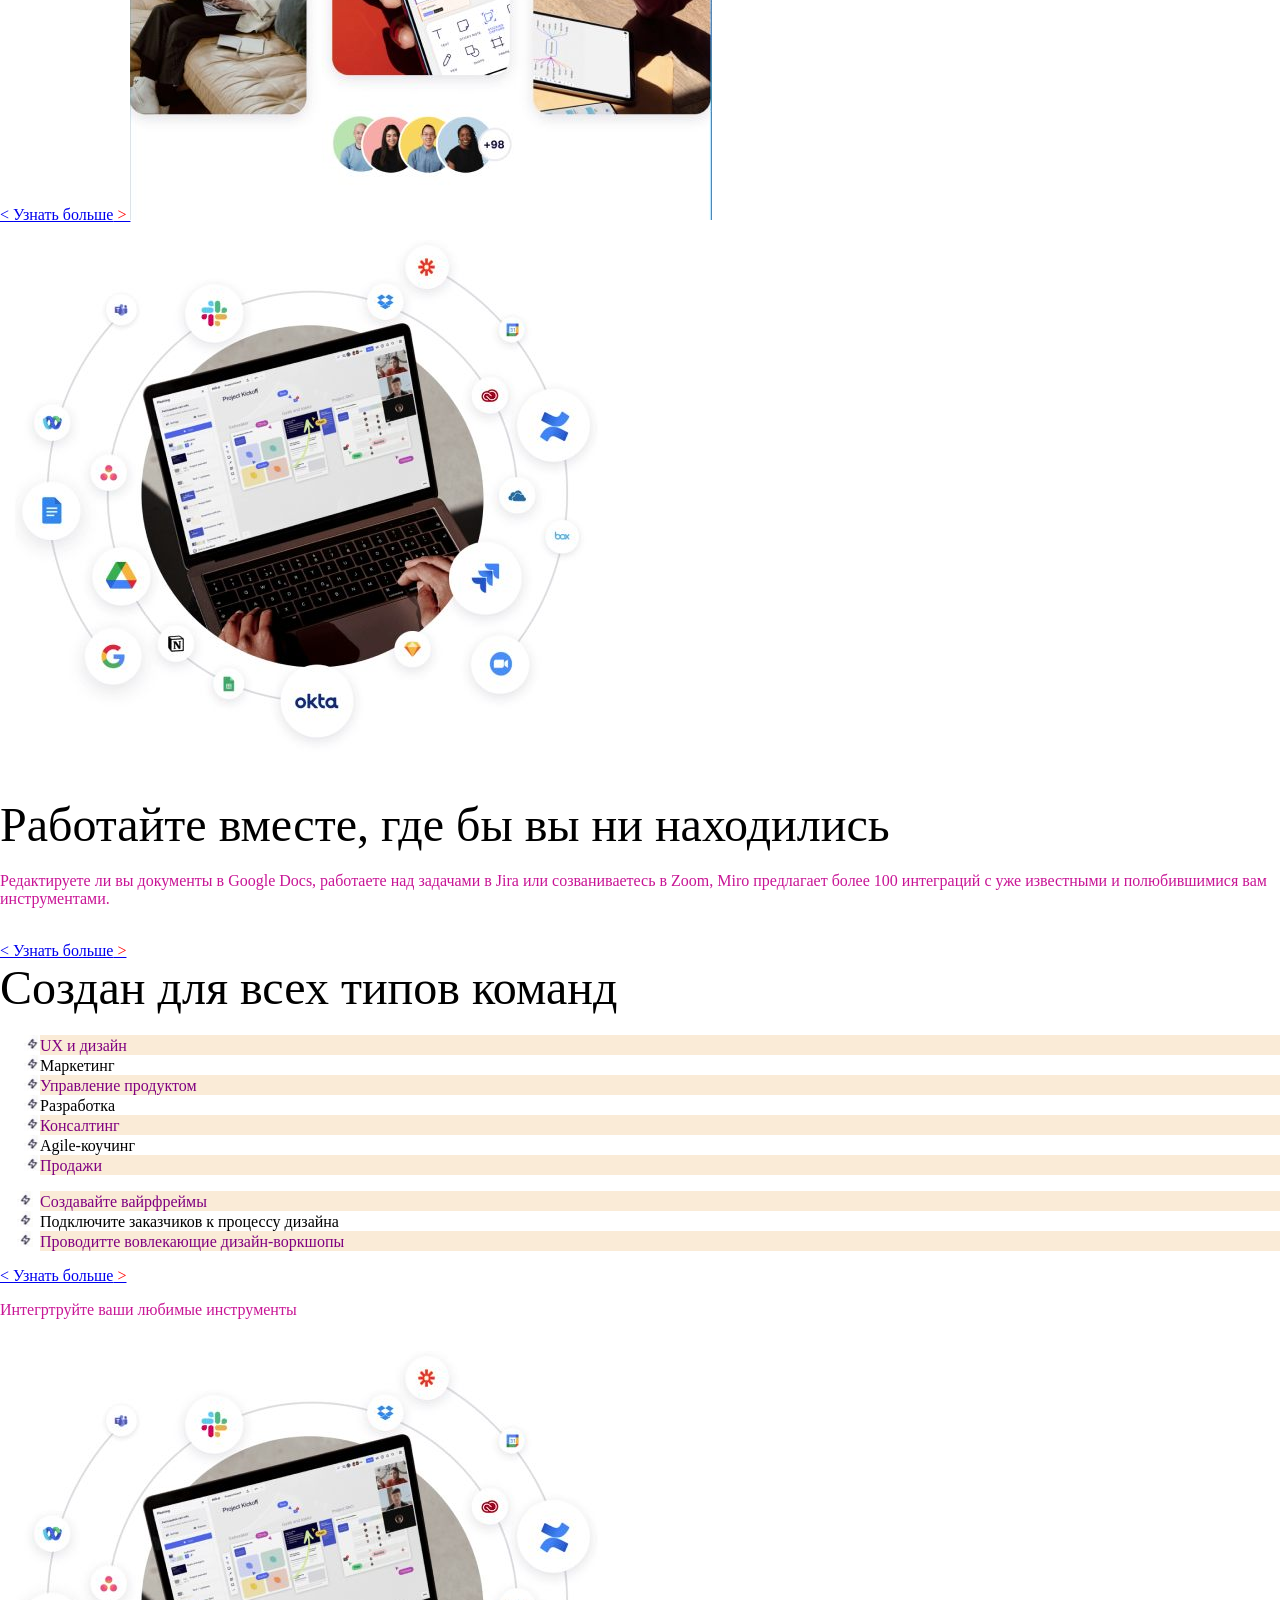
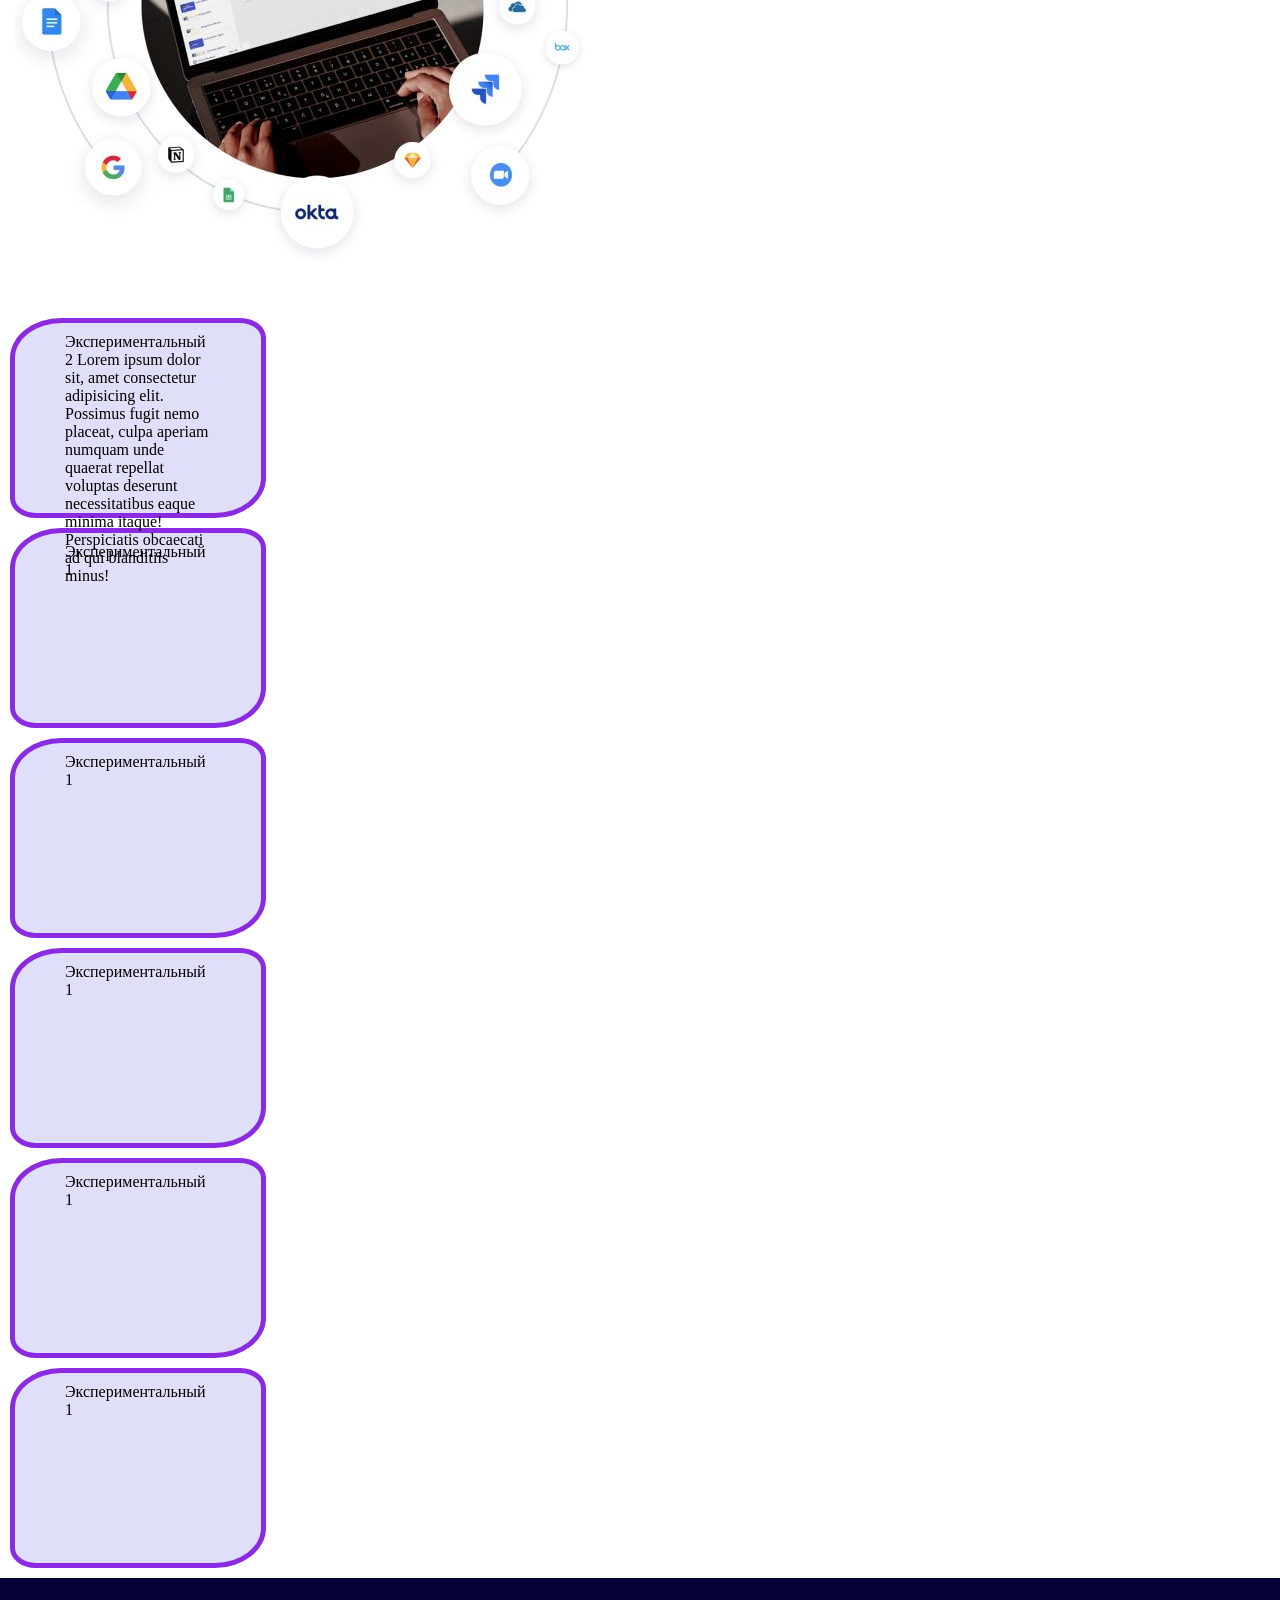
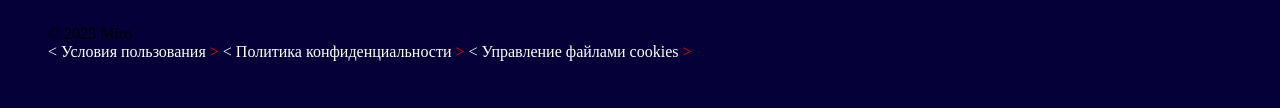
==== commit b23bbe61: "add 11" ====
--- a/1-Mirs/index.html
+++ b/1-Mirs/index.html
@@ -72,10 +72,14 @@
             <br>
             <p>Интегртруйте ваши любимые инструменты</p>
             <img src="./img/3.jpg" alt="заменить">
-            <div class="experiment1 border1"> Экспериментальный 1  </div>
         </section>
-        <section>
-            <div class="experiment2"> Экспериментальный 2  Lorem ipsum dolor sit, amet consectetur adipisicing elit. Possimus fugit nemo placeat, culpa aperiam numquam unde quaerat repellat voluptas deserunt necessitatibus eaque minima itaque! Perspiciatis obcaecati ad qui blanditiis minus!</div>
+        <section class="exp">
+            <div> Экспериментальный 2  Lorem ipsum dolor sit, amet consectetur adipisicing elit. Possimus fugit nemo placeat, culpa aperiam numquam unde quaerat repellat voluptas deserunt necessitatibus eaque minima itaque! Perspiciatis obcaecati ad qui blanditiis minus!</div>
+            <div> Экспериментальный 1  </div>
+            <div> Экспериментальный 1  </div>
+            <div> Экспериментальный 1  </div>
+            <div> Экспериментальный 1  </div>
+            <div> Экспериментальный 1  </div>
         </section>
     </main>
     <footer>
--- a/1-Mirs/styles/style.css
+++ b/1-Mirs/styles/style.css
@@ -1,10 +1,15 @@
+* {
+  box-sizing: border-box;
+}
+
 body {
   margin: 0;
 }
 
 footer {
   background: #050038;
-  padding:  47px 48px;
+  padding: 47px 48px;
+
 
 }
 
@@ -16,10 +21,12 @@
 #heroButton {
   background-color: rgb(89, 5, 128);
   color: aliceblue;
+  transition: background-color 1s 1s, border-radius 1s 2s;
 }
 
 #heroButton:hover {
   background-color: blueviolet;
+  border-radius: 15px;
 }
 
 #heroButton:active {
@@ -51,18 +58,20 @@
 nav {
   padding: 33px 50px;
   border-bottom: 1px solid red;
-  margin-bottom: 60px ;
+  margin-bottom: 60px;
 }
 
 nav ul {
   list-style: none;
-  padding: 0; /*обнулили отступы*/
+  padding: 0;
+  /*обнулили отступы*/
   margin: 0;
 
 }
 
 h1 {
   margin: 0 0 17px 0;
+  font-size: 4em;
 }
 
 h2 {
@@ -109,25 +118,25 @@
 }
 
 .heroForm input {
-    border-radius: 10px;
-    border: 1px solid #9B99AF;
-    height: 38px;
-    padding: 0 0 0 10px;
+  border-radius: 10px;
+  border: 1px solid #9B99AF;
+  height: 38px;
+  padding: 0 0 0 10px;
 }
 
 .heroForm button {
   height: 38px;
-  border-radius: 10px ;
+  border-radius: 10px;
   border: 1px solid #9B99AF;
   padding: 10px 20px;
 }
 
-.heroForm + p {
+.heroForm+p {
   font-weight: 400;
   font-size: 16px;
   line-height: 24px;
   color: #050038;
-margin: 8px 0 52px 0;
+  margin: 8px 0 52px 0;
 }
 
 input:invalid {
@@ -157,6 +166,11 @@
   }
 }
 
+ul li:hover {
+  padding-left: 5px;
+  transition: padding-left 0.5s;
+}
+
 p:not(.sectiontext) {
   color: rgb(200, 21, 149);
 }
@@ -174,25 +188,51 @@
   content: url(../img/chk.webp);
 }
 
-.experiment2 {
+.exp div {
   background-color: rgb(223, 223, 250);
-  width: 400px;
+  width: 20vw;
   height: 200px;
-}
-
-.experiment1 {
-  background-color: rgb(223, 223, 250);
-  width: 400px;
-  height: 400px;
   padding: 10px 50px 20px 50px;
-  margin: 20px auto;
-}
-
-.border1 {
+  margin: 10px;
   border-width: 5px;
   border-style: solid;
   border-color: blueviolet;
   border-radius: 20% 10%;
   box-sizing: border-box;
-}
-
+  transition: margin-left 2s, background-color 1s, transform 1s;
+}
+
+.exp div:nth-child(1):hover {
+  background-color: #9B99AF;
+  margin-left: 40px;
+  transform: rotate(45deg); /*rotate3d 6 граней есть ещё*/
+}
+
+.exp div:nth-child(2):hover {
+  margin-left: 40px;
+  transform: scale(0.5,1);
+  transform-origin: left bottom;
+}
+
+.exp div:nth-child(3):hover {
+  margin-left: 40px;
+  transform: translateX(200px);
+}
+
+.exp div:nth-child(4):hover {
+  transition-timing-function: cubic-bezier(0.075, 0.82, 0.165, 1);
+}
+
+.exp div:nth-child(5):hover {
+  transform:skewX(10deg);
+}
+
+.exp div:nth-child(6):hover {
+  animation: my-move 2s ease forwards;
+}
+
+@keyframes my-move {
+  50% {transform: translateX(10%);}
+  100% {transform: translateX(10%) translateY(10%);}
+}
+
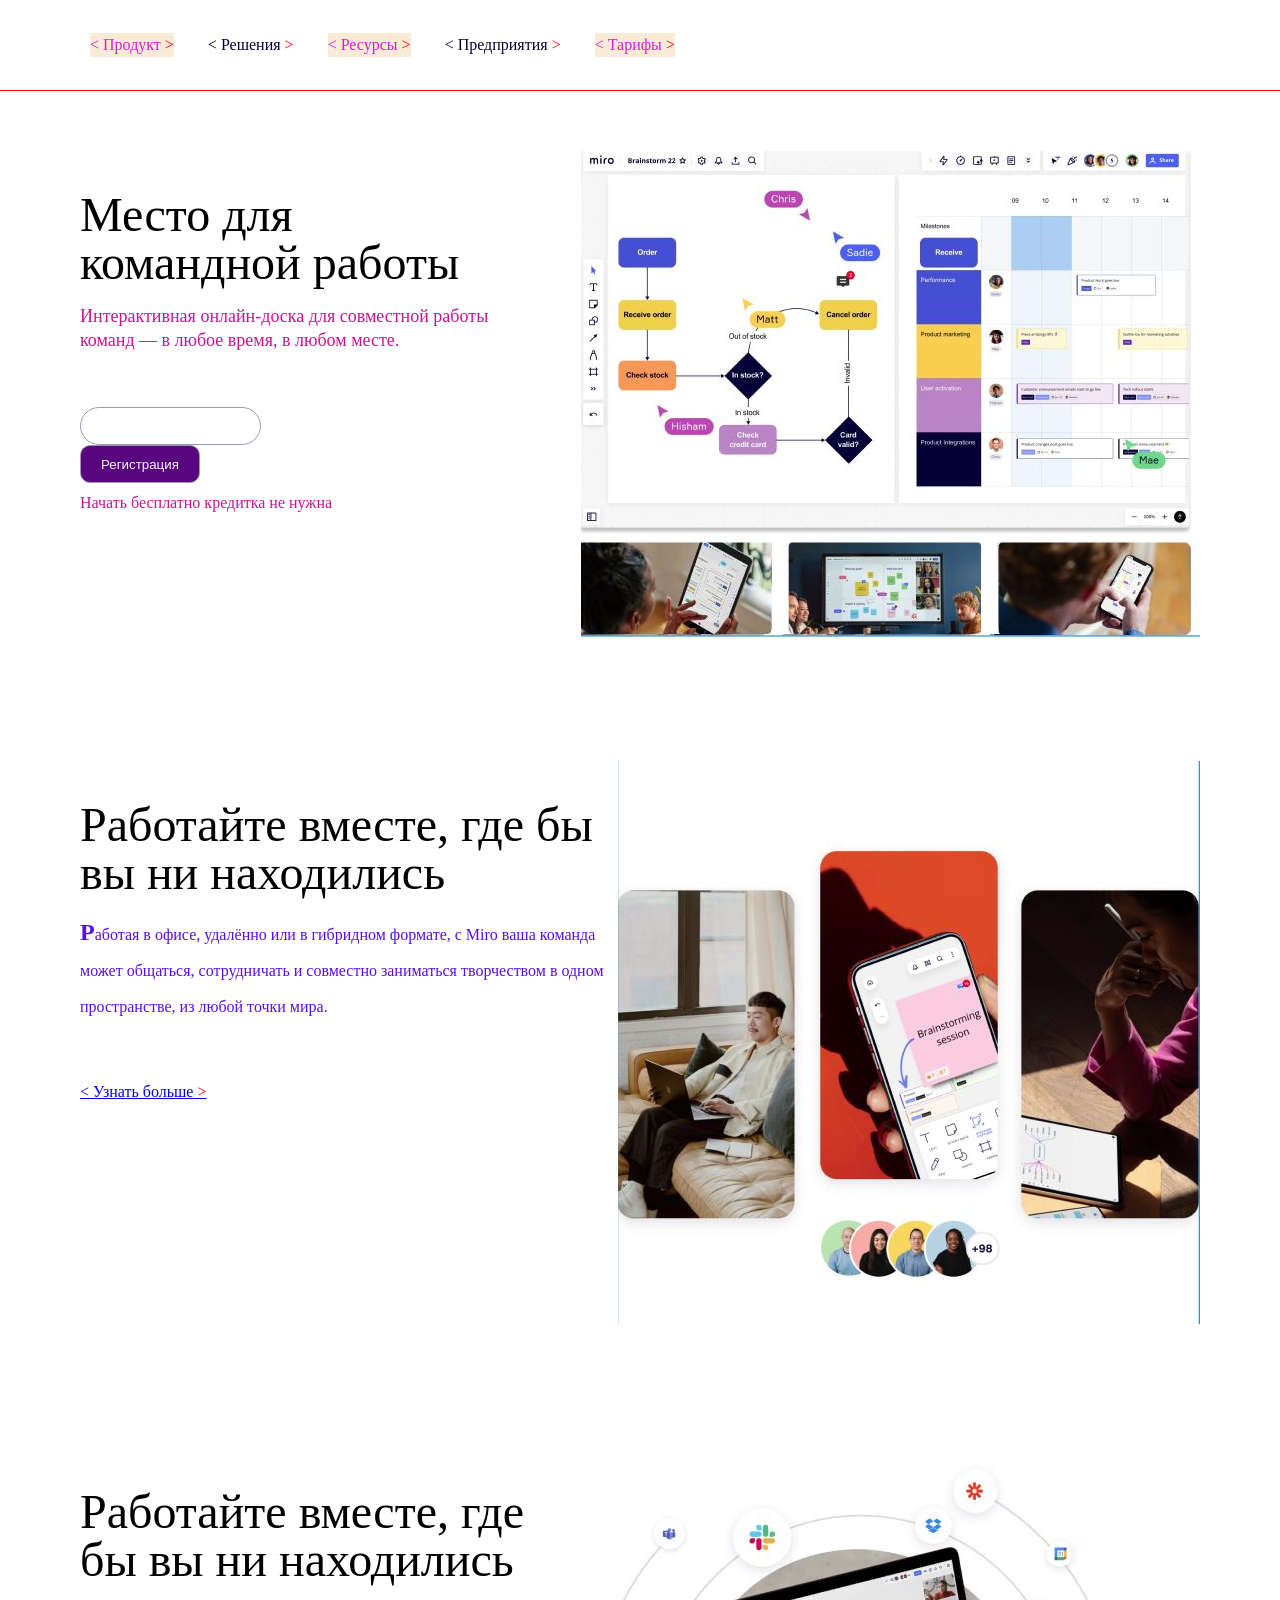
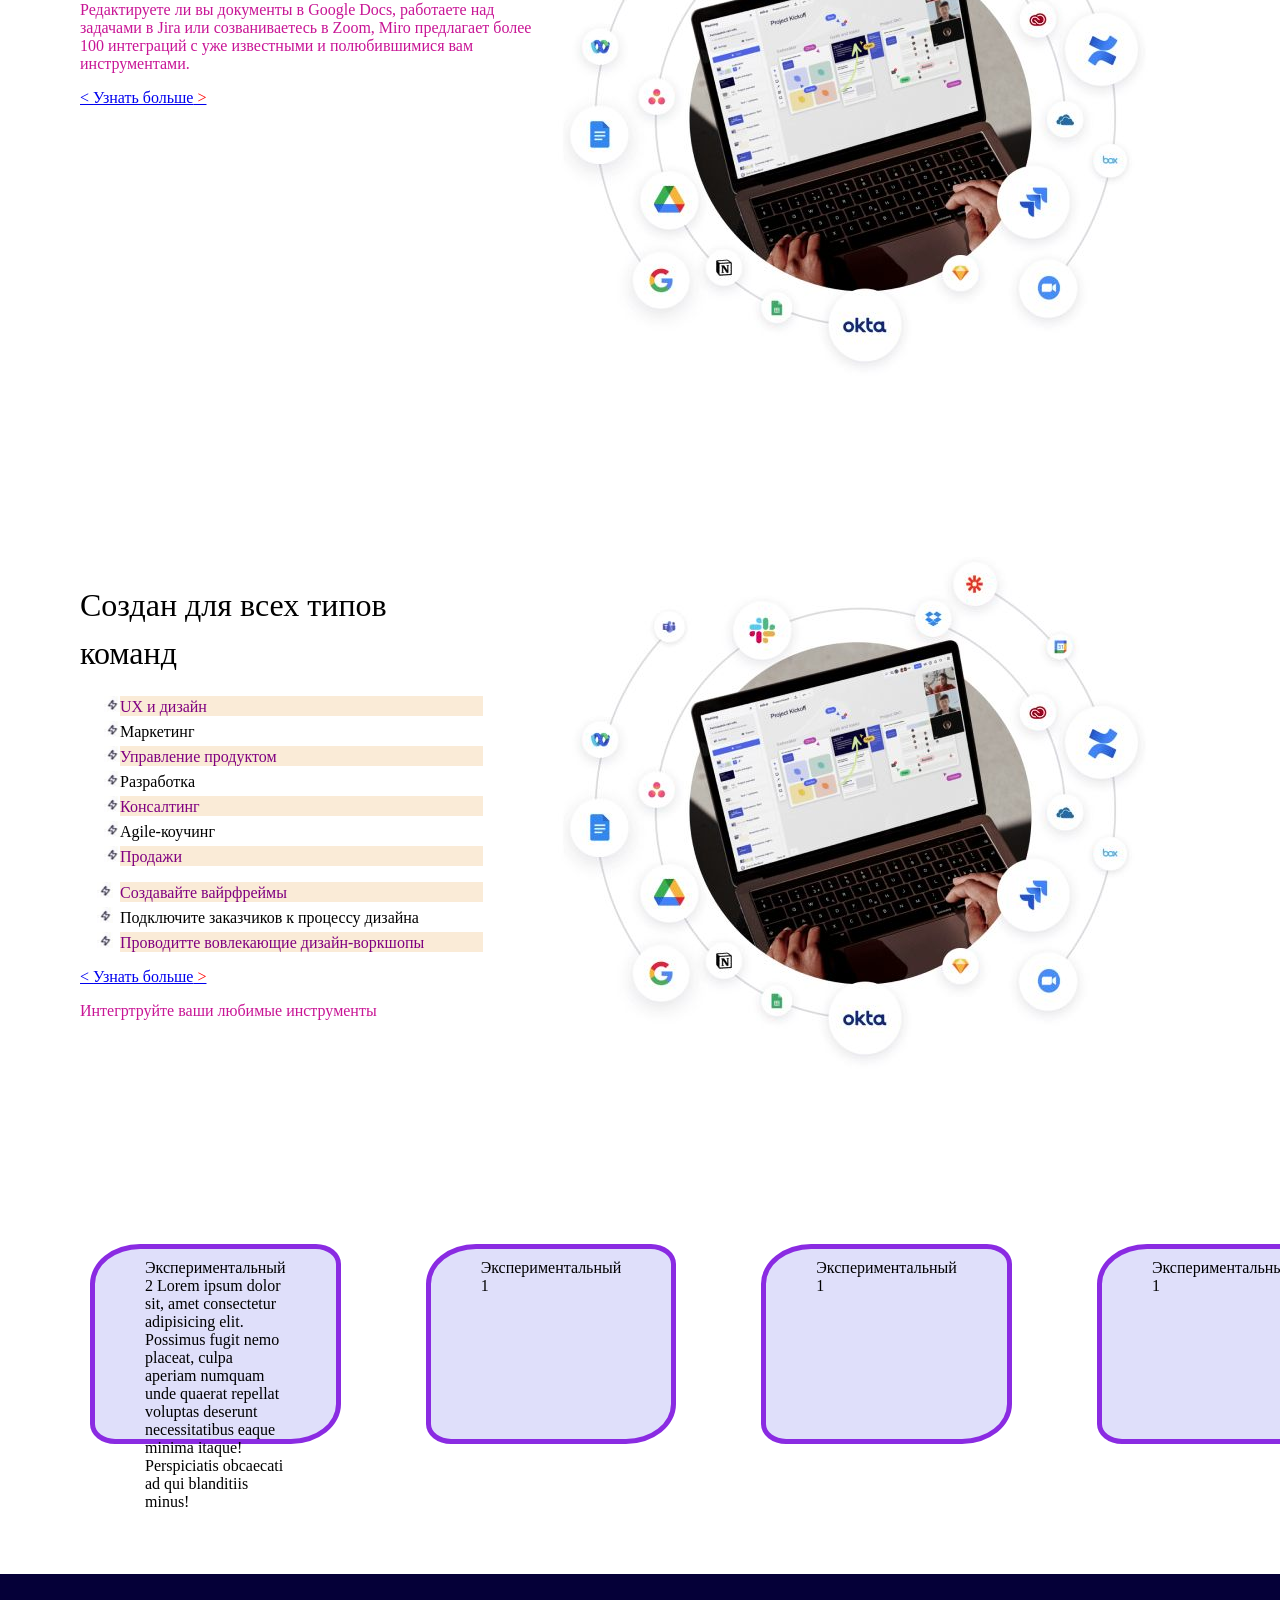
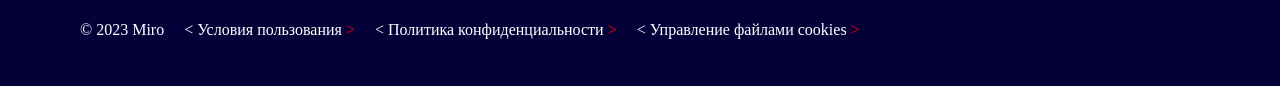
==== commit 9199b0e3: "18 lesson over" ====
--- a/1-Mirs/index.html
+++ b/1-Mirs/index.html
@@ -22,69 +22,89 @@
         </nav>
     </header>
     <main>
-        <section>
-            <h1>Место для командной работы</h1>
-            <p class="herotext">Интерактивная онлайн-доска для совместной работы команд — в любое время, в любом месте.</p>
-            
-            <form action="/register" method="get" class="heroForm">
-                <div><input type="email" name="email" id="email"></div>
-                <div><button type="submit" id="heroButton">Регистрация</button></div>
-            </form>
-            
-            <p>Начать бесплатно кредитка не нужна</p>
-            
-            <img src="./img/1.jpg" alt="Первое изображение">
+        <section id="hero">
+            <div>
+                <h1>Место для командной работы</h1>
+                <p class="herotext">Интерактивная онлайн-доска для совместной работы команд — в любое время, в любом
+                    месте.</p>
+
+                <form action="/register" method="get" class="heroForm">
+                    <div><input type="email" name="email" id="email"></div>
+                    <div><button type="submit" id="heroButton">Регистрация</button></div>
+                </form>
+
+                <p>Начать бесплатно кредитка не нужна</p>
+            </div>
+            <div>
+                <img src="./img/1.jpg" alt="Первое изображение">
+            </div>
         </section>
-        <section></section>
-        <h2>Работайте вместе, где бы вы ни находились</h2>
-        <p class="sectiontext">Работая в офисе, удалённо или в гибридном формате, с Miro ваша команда может общаться, сотрудничать и
-            совместно заниматься творчеством в одном пространстве, из любой точки мира.</p>
-        <br>
-        <a href="#" target="_blank" rel="noopener noreferrer">Узнать больше</a>
-        <img src="./img/2.jpg" alt="Какое-то еще изображение">
-        <section>
-            <img src="./img/3.jpg" alt="Круглое изображение">
-            <h2>Работайте вместе, где бы вы ни находились</h2>
-            <p class="notsectiontext">Редактируете ли вы документы в Google Docs, работаете над задачами в Jira или созваниваетесь в Zoom, Miro
-                предлагает более 100 интеграций с уже известными и полюбившимися вам инструментами.</p>
-            <br>
-            <a href="#" target="_blank" rel="noopener noreferrer">Узнать больше</a>
+        <section class="section">
+            <div>
+                <h1>Работайте вместе, где бы вы ни находились</h1>
+                <p class="sectiontext">Работая в офисе, удалённо или в гибридном формате, с Miro ваша команда может
+                    общаться, сотрудничать и
+                    совместно заниматься творчеством в одном пространстве, из любой точки мира.</p>
+                <br>
+                <a href="#" target="_blank" rel="noopener noreferrer">Узнать больше</a>
+            </div>
+            <div>
+                <img src="./img/2.jpg" alt="Какое-то еще изображение">
+            </div>
         </section>
-        <section>
-            <h2>
-                Создан для всех типов команд
-            </h2>
-            <ul class="secSectionList">
-                <li>UX и дизайн</li>
-                <li>Маркетинг</li>
-                <li>Управление продуктом</li>
-                <li>Разработка</li>
-                <li>Консалтинг</li>
-                <li>Agile-коучинг</li>
-                <li>Продажи</li>
-            </ul>
-            <ul class="sectionList">
-                <li>Создавайте вайрфреймы</li>
-                <li>Подключите заказчиков к процессу дизайна</li>
-                <li>Проводитте вовлекающие дизайн-воркшопы</li>
-            </ul>
-            <a href="#" target="_blank" rel="noopener noreferrer">Узнать больше</a>
-            <br>
-            <p>Интегртруйте ваши любимые инструменты</p>
-            <img src="./img/3.jpg" alt="заменить">
+        <section class="section section-reverse">
+            <div>
+                <img src="./img/3.jpg" alt="Круглое изображение">
+            </div>
+            <div>
+                <h1>Работайте вместе, где бы вы ни находились</h1>
+                <p class="notsectiontext">Редактируете ли вы документы в Google Docs, работаете над задачами в Jira или
+                    созваниваетесь в Zoom, Miro
+                    предлагает более 100 интеграций с уже известными и полюбившимися вам инструментами.</p>
+    
+                <a href="#" target="_blank" rel="noopener noreferrer">Узнать больше</a>
+            </div>
         </section>
-        <section class="exp">
-            <div> Экспериментальный 2  Lorem ipsum dolor sit, amet consectetur adipisicing elit. Possimus fugit nemo placeat, culpa aperiam numquam unde quaerat repellat voluptas deserunt necessitatibus eaque minima itaque! Perspiciatis obcaecati ad qui blanditiis minus!</div>
-            <div> Экспериментальный 1  </div>
-            <div> Экспериментальный 1  </div>
-            <div> Экспериментальный 1  </div>
-            <div> Экспериментальный 1  </div>
-            <div> Экспериментальный 1  </div>
+        <section id="hero">
+            <div>
+                <h2>
+                    Создан для всех типов команд
+                </h2>
+                <ul class="secSectionList">
+                    <li>UX и дизайн</li>
+                    <li>Маркетинг</li>
+                    <li>Управление продуктом</li>
+                    <li>Разработка</li>
+                    <li>Консалтинг</li>
+                    <li>Agile-коучинг</li>
+                    <li>Продажи</li>
+                </ul>
+                <ul class="sectionList">
+                    <li>Создавайте вайрфреймы</li>
+                    <li>Подключите заказчиков к процессу дизайна</li>
+                    <li>Проводитте вовлекающие дизайн-воркшопы</li>
+                </ul>
+                <a href="#" target="_blank" rel="noopener noreferrer">Узнать больше</a>
+                <br>
+                <p>Интегртруйте ваши любимые инструменты</p>
+            </div>
+            <div>
+                <img src="./img/3.jpg" alt="заменить">
+            </div>
+        </section>
+        <section class="exp" id="hero">
+            <div> Экспериментальный 2 Lorem ipsum dolor sit, amet consectetur adipisicing elit. Possimus fugit nemo
+                placeat, culpa aperiam numquam unde quaerat repellat voluptas deserunt necessitatibus eaque minima
+                itaque! Perspiciatis obcaecati ad qui blanditiis minus!</div>
+            <div> Экспериментальный 1 </div>
+            <div> Экспериментальный 1 </div>
+            <div> Экспериментальный 1 </div>
+            <div> Экспериментальный 1 </div>
+            <div> Экспериментальный 1 </div>
         </section>
     </main>
     <footer>
-        <div>© 2023 Miro</div>
-        <div>
+        <div>© 2023 Miro
             <a href="#" target="_blank" rel="noopener noreferrer" class="link">Условия пользования</a>
             <a href="#" target="_blank" rel="noopener noreferrer" class="link">Политика конфиденциальности</a>
             <a href="#" target="_blank" rel="noopener noreferrer" class="link">Управление файлами cookies</a>
--- a/1-Mirs/styles/style.css
+++ b/1-Mirs/styles/style.css
@@ -8,9 +8,16 @@
 
 footer {
   background: #050038;
-  padding: 47px 48px;
-
-
+  padding: 47px 40px;
+  color: #ffffff;
+}
+
+footer > div {
+  max-width: 1200px;
+  margin: 0 auto;
+  display: flex;
+  gap: 20px;
+  padding: 0 40px;
 }
 
 footer a {
@@ -22,6 +29,7 @@
   background-color: rgb(89, 5, 128);
   color: aliceblue;
   transition: background-color 1s 1s, border-radius 1s 2s;
+  margin: 0 auto;
 }
 
 #heroButton:hover {
@@ -57,11 +65,14 @@
 
 nav {
   padding: 33px 50px;
-  border-bottom: 1px solid red;
   margin-bottom: 60px;
+  max-width: 1200px;
+  margin: 0 auto;
 }
 
 nav ul {
+  display: flex;
+  gap: 34px;
   list-style: none;
   padding: 0;
   /*обнулили отступы*/
@@ -70,19 +81,20 @@
 }
 
 h1 {
-  margin: 0 0 17px 0;
-  font-size: 4em;
+  margin: 40px 0 17px 0;
+  font-size: 3em;
 }
 
 h2 {
-  margin: 0 0 19px 0;
+  margin: 40px 0 19px 0;
+  font-size: 2em;
 }
 
 h1,
 h2 {
   font-weight: 400;
-  font-size: 48px;
-  line-height: 56px;
+  font-size: max ( 4em, 48px );
+  line-height: 48px;
 }
 
 p {
@@ -117,8 +129,14 @@
   text-decoration: none;
 }
 
+.heroform {
+  display: flex;
+  flex-direction: column;
+  gap: 10px;
+}
+
 .heroForm input {
-  border-radius: 10px;
+  border-radius: 32px;
   border: 1px solid #9B99AF;
   height: 38px;
   padding: 0 0 0 10px;
@@ -178,10 +196,16 @@
 .sectionList {
   list-style: none;
   list-style-image: url(../img/chk.webp);
+  display: flex;
+  flex-direction: column;
+  gap: 5px;
 }
 
 .secSectionList {
   list-style: none;
+  display: flex;
+  flex-direction: column;
+  gap: 5px;
 }
 
 .secSectionList li::marker {
@@ -236,3 +260,29 @@
   100% {transform: translateX(10%) translateY(10%);}
 }
 
+section {
+  max-width: 1200px;
+  margin: 0 auto;
+  padding: 0 40px 0;
+  margin-bottom: 120px;
+}
+
+.section {
+  display: flex;
+}
+
+.section-reverse {
+    display: flex;
+  flex-direction: row-reverse;
+
+}
+
+#hero {
+  display: flex;
+  gap: 65px;
+}
+
+header {
+    border-bottom: 1px solid red;
+    margin-bottom: 60px;
+}
